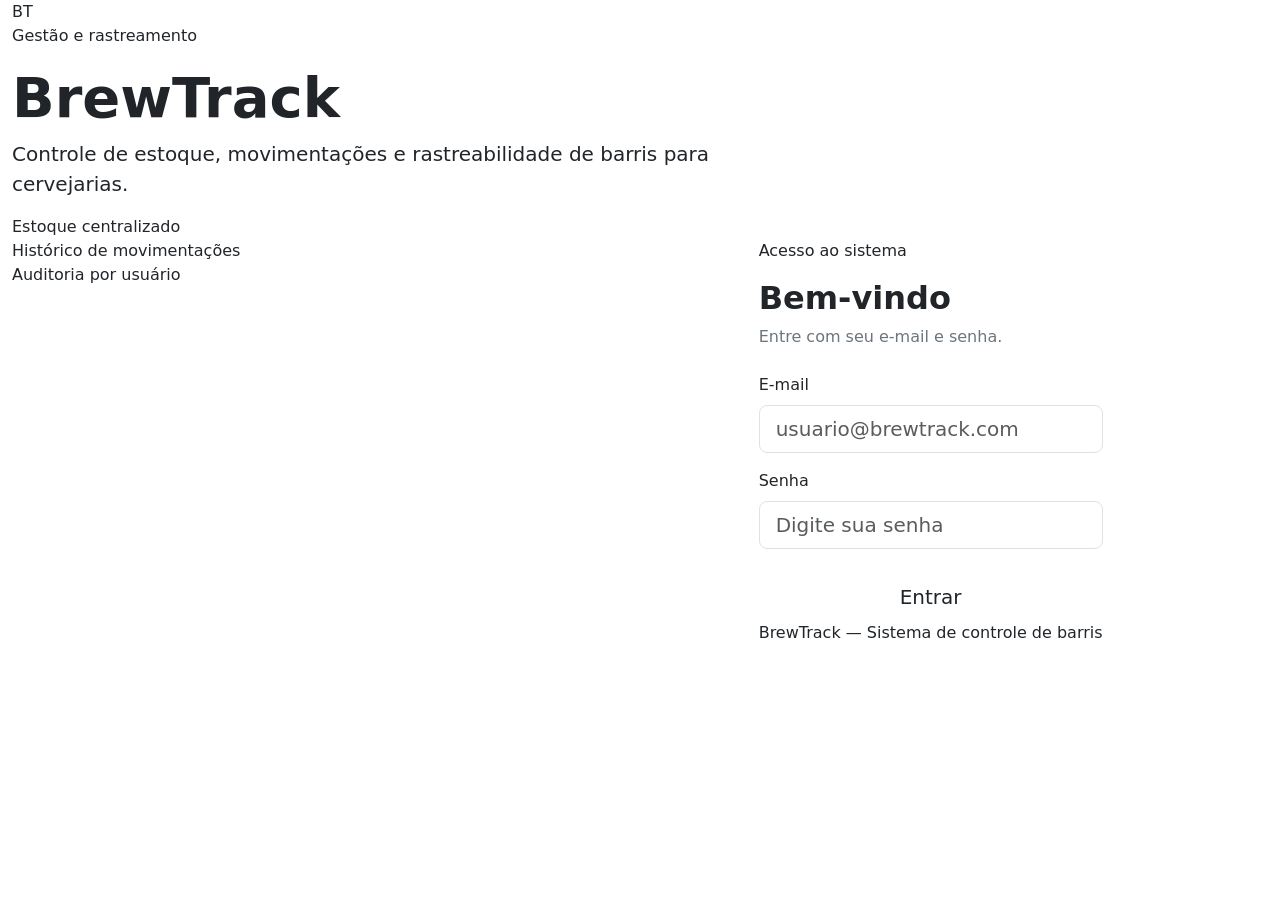
==== frontend/index.html @ 2a9e452a "Env 8 - Desenvolvimento inicial frontend - Integração UVICORN E CORS" ====
<!doctype html>
<html lang="pt-BR">
<head>
    <meta charset="utf-8">

    <meta
        name="viewport"
        content="width=device-width, initial-scale=1"
    >

    <meta
        name="description"
        content="Acesso ao sistema BrewTrack."
    >

    <title>BrewTrack | Login</title>

    <link
        href="https://cdn.jsdelivr.net/npm/bootstrap@5.3.8/dist/css/bootstrap.min.css"
        rel="stylesheet"
        integrity="sha384-sRIl4kxILFvY47J16cr9ZwB07vP4J8+LH7qKQnuqkuIAvNWLzeN8tE5YBujZqJLB"
        crossorigin="anonymous"
    >

    <link
        rel="stylesheet"
        href="assets/css/styles.css"
    >
</head>

<body class="login-body">
    <main class="container-fluid min-vh-100">
        <div class="row min-vh-100">
            <section
                class="col-lg-7 d-none d-lg-flex login-brand-panel"
            >
                <div class="login-brand-content">
                    <div class="brand-symbol">
                        BT
                    </div>

                    <p class="login-eyebrow">
                        Gestão e rastreamento
                    </p>

                    <h1 class="display-4 fw-bold">
                        BrewTrack
                    </h1>

                    <p class="lead login-brand-description">
                        Controle de estoque, movimentações
                        e rastreabilidade de barris para
                        cervejarias.
                    </p>

                    <div class="login-feature-list">
                        <div class="login-feature">
                            <span class="feature-marker"></span>
                            Estoque centralizado
                        </div>

                        <div class="login-feature">
                            <span class="feature-marker"></span>
                            Histórico de movimentações
                        </div>

                        <div class="login-feature">
                            <span class="feature-marker"></span>
                            Auditoria por usuário
                        </div>
                    </div>
                </div>
            </section>

            <section
                class="col-12 col-lg-5 d-flex align-items-center"
            >
                <div class="login-form-wrapper">
                    <div class="d-lg-none mb-4">
                        <div class="brand-symbol brand-symbol-small">
                            BT
                        </div>
                    </div>

                    <p class="login-eyebrow">
                        Acesso ao sistema
                    </p>

                    <h2 class="fw-bold mb-2">
                        Bem-vindo
                    </h2>

                    <p class="text-secondary mb-4">
                        Entre com seu e-mail e senha.
                    </p>

                    <div
                        id="alerta-login"
                        class="alert alert-danger"
                        role="alert"
                        hidden
                    ></div>

                    <form id="form-login" novalidate>
                        <div class="mb-3">
                            <label
                                for="email"
                                class="form-label"
                            >
                                E-mail
                            </label>

                            <input
                                type="email"
                                id="email"
                                class="form-control form-control-lg"
                                placeholder="usuario@brewtrack.com"
                                autocomplete="email"
                                required
                            >
                        </div>

                        <div class="mb-4">
                            <label
                                for="senha"
                                class="form-label"
                            >
                                Senha
                            </label>

                            <input
                                type="password"
                                id="senha"
                                class="form-control form-control-lg"
                                placeholder="Digite sua senha"
                                autocomplete="current-password"
                                required
                            >
                        </div>

                        <button
                            type="submit"
                            id="botao-entrar"
                            class="btn btn-brewtrack btn-lg w-100"
                        >
                            Entrar
                        </button>
                    </form>

                    <p class="login-footer-text">
                        BrewTrack — Sistema de controle
                        de barris
                    </p>
                </div>
            </section>
        </div>
    </main>

    <script
        src="https://cdn.jsdelivr.net/npm/bootstrap@5.3.8/dist/js/bootstrap.bundle.min.js"
        integrity="sha384-FKyoEForCGlyvwx9Hj09JcYn3nv7wiPVlz7YYwJrWVcXK/BmnVDxM+D2scQbITxI"
        crossorigin="anonymous"
    ></script>

    <script
        type="module"
        src="assets/js/login.js"
    ></script>
</body>
</html>
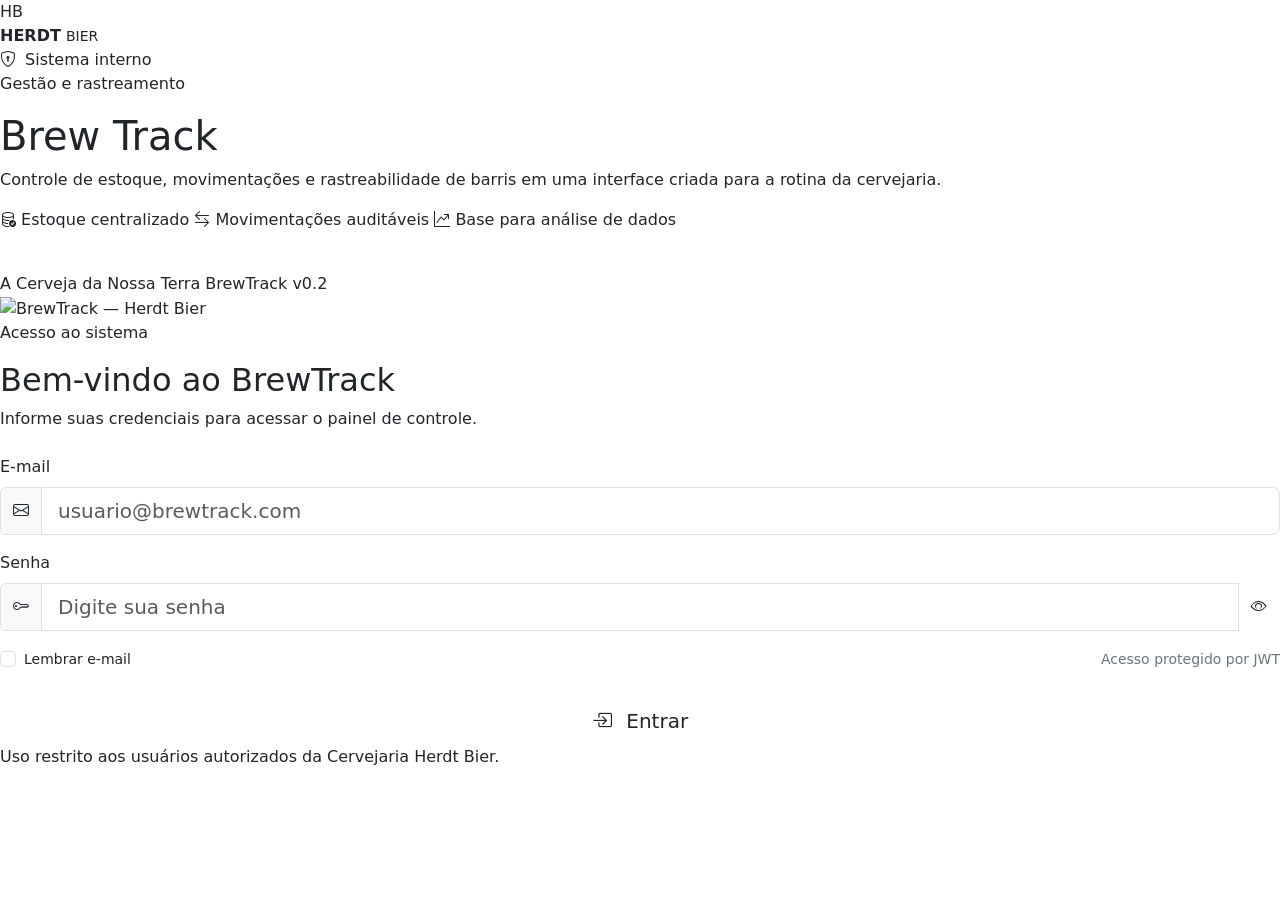
==== commit 6e262ef5: "arquivos html" ====
--- a/frontend/index.html
+++ b/frontend/index.html
@@ -2,17 +2,8 @@
 <html lang="pt-BR">
 <head>
     <meta charset="utf-8">
-
-    <meta
-        name="viewport"
-        content="width=device-width, initial-scale=1"
-    >
-
-    <meta
-        name="description"
-        content="Acesso ao sistema BrewTrack."
-    >
-
+    <meta name="viewport" content="width=device-width, initial-scale=1">
+    <meta name="description" content="Acesso ao sistema BrewTrack para gestão e rastreamento de barris da Herdt Bier.">
     <title>BrewTrack | Login</title>
 
     <link
@@ -21,121 +12,154 @@
         integrity="sha384-sRIl4kxILFvY47J16cr9ZwB07vP4J8+LH7qKQnuqkuIAvNWLzeN8tE5YBujZqJLB"
         crossorigin="anonymous"
     >
-
     <link
+        href="https://cdn.jsdelivr.net/npm/bootstrap-icons@1.11.3/font/bootstrap-icons.min.css"
         rel="stylesheet"
-        href="assets/css/styles.css"
     >
+    <link rel="stylesheet" href="assets/css/styles.css">
 </head>
 
 <body class="login-body">
-    <main class="container-fluid min-vh-100">
-        <div class="row min-vh-100">
-            <section
-                class="col-lg-7 d-none d-lg-flex login-brand-panel"
-            >
-                <div class="login-brand-content">
-                    <div class="brand-symbol">
-                        BT
-                    </div>
-
-                    <p class="login-eyebrow">
-                        Gestão e rastreamento
-                    </p>
-
-                    <h1 class="display-4 fw-bold">
-                        BrewTrack
-                    </h1>
-
-                    <p class="lead login-brand-description">
-                        Controle de estoque, movimentações
-                        e rastreabilidade de barris para
-                        cervejarias.
-                    </p>
-
-                    <div class="login-feature-list">
-                        <div class="login-feature">
-                            <span class="feature-marker"></span>
-                            Estoque centralizado
-                        </div>
-
-                        <div class="login-feature">
-                            <span class="feature-marker"></span>
-                            Histórico de movimentações
-                        </div>
-
-                        <div class="login-feature">
-                            <span class="feature-marker"></span>
-                            Auditoria por usuário
-                        </div>
-                    </div>
-                </div>
-            </section>
-
-            <section
-                class="col-12 col-lg-5 d-flex align-items-center"
-            >
-                <div class="login-form-wrapper">
-                    <div class="d-lg-none mb-4">
-                        <div class="brand-symbol brand-symbol-small">
-                            BT
+    <main class="login-shell">
+        <section class="login-brand-panel" aria-label="Apresentação do BrewTrack">
+            <div class="login-brand-inner">
+                <div class="login-brand-top">
+                    <div class="login-brand-name">
+                        <div class="login-brand-crest" aria-hidden="true">HB</div>
+                        <div class="login-brand-wordmark">
+                            <strong>HERDT</strong>
+                            <small>BIER</small>
                         </div>
                     </div>
 
-                    <p class="login-eyebrow">
-                        Acesso ao sistema
+                    <span class="login-system-pill">
+                        <i class="bi bi-shield-lock me-1"></i>
+                        Sistema interno
+                    </span>
+                </div>
+
+                <div class="login-brand-content">
+                    <p class="login-eyebrow text-gold">Gestão e rastreamento</p>
+                    <h1 class="login-title">
+                        Brew
+                        <span>Track</span>
+                    </h1>
+
+                    <p class="login-brand-description">
+                        Controle de estoque, movimentações e rastreabilidade de barris
+                        em uma interface criada para a rotina da cervejaria.
                     </p>
 
-                    <h2 class="fw-bold mb-2">
-                        Bem-vindo
-                    </h2>
+                    <div class="login-feature-list" aria-label="Principais recursos">
+                        <span class="login-feature">
+                            <i class="bi bi-database-check"></i>
+                            Estoque centralizado
+                        </span>
+                        <span class="login-feature">
+                            <i class="bi bi-arrow-left-right"></i>
+                            Movimentações auditáveis
+                        </span>
+                        <span class="login-feature">
+                            <i class="bi bi-graph-up-arrow"></i>
+                            Base para análise de dados
+                        </span>
+                    </div>
+                </div>
 
-                    <p class="text-secondary mb-4">
-                        Entre com seu e-mail e senha.
+                <figure class="login-keg-visual" aria-hidden="true">
+                    <img src="assets/img/barris-herdt.jpg" alt="">
+                </figure>
+
+                <div class="login-brand-bottom">
+                    <span>A Cerveja da Nossa Terra</span>
+                    <span>BrewTrack v0.2</span>
+                </div>
+            </div>
+        </section>
+
+        <section class="login-form-panel">
+            <div class="login-form-wrapper">
+                <div class="login-mobile-brand">
+                    <img
+                        src="assets/img/brewtrack-logo.svg"
+                        alt="BrewTrack — Herdt Bier"
+                        width="245"
+                        height="66"
+                    >
+                </div>
+
+                <div class="login-form-card">
+                    <p class="login-eyebrow">Acesso ao sistema</p>
+                    <h2>Bem-vindo ao BrewTrack</h2>
+                    <p class="login-form-note mb-4">
+                        Informe suas credenciais para acessar o painel de controle.
                     </p>
 
                     <div
                         id="alerta-login"
                         class="alert alert-danger"
                         role="alert"
+                        aria-live="polite"
                         hidden
                     ></div>
 
                     <form id="form-login" novalidate>
                         <div class="mb-3">
-                            <label
-                                for="email"
-                                class="form-label"
-                            >
-                                E-mail
-                            </label>
-
-                            <input
-                                type="email"
-                                id="email"
-                                class="form-control form-control-lg"
-                                placeholder="usuario@brewtrack.com"
-                                autocomplete="email"
-                                required
-                            >
+                            <label for="email" class="form-label">E-mail</label>
+                            <div class="input-group">
+                                <span class="input-group-text">
+                                    <i class="bi bi-envelope"></i>
+                                </span>
+                                <input
+                                    type="email"
+                                    id="email"
+                                    class="form-control form-control-lg"
+                                    placeholder="usuario@brewtrack.com"
+                                    autocomplete="email"
+                                    maxlength="180"
+                                    required
+                                >
+                            </div>
                         </div>
 
-                        <div class="mb-4">
-                            <label
-                                for="senha"
-                                class="form-label"
-                            >
-                                Senha
-                            </label>
+                        <div class="mb-3">
+                            <label for="senha" class="form-label">Senha</label>
+                            <div class="input-group">
+                                <span class="input-group-text">
+                                    <i class="bi bi-key"></i>
+                                </span>
+                                <input
+                                    type="password"
+                                    id="senha"
+                                    class="form-control form-control-lg"
+                                    placeholder="Digite sua senha"
+                                    autocomplete="current-password"
+                                    minlength="8"
+                                    maxlength="128"
+                                    required
+                                >
+                                <button
+                                    type="button"
+                                    id="botao-mostrar-senha"
+                                    class="btn password-toggle"
+                                    aria-label="Mostrar senha"
+                                    aria-pressed="false"
+                                >
+                                    <i class="bi bi-eye"></i>
+                                </button>
+                            </div>
+                        </div>
 
-                            <input
-                                type="password"
-                                id="senha"
-                                class="form-control form-control-lg"
-                                placeholder="Digite sua senha"
-                                autocomplete="current-password"
-                                required
-                            >
+                        <div class="d-flex justify-content-between align-items-center gap-3 mb-4">
+                            <div class="form-check">
+                                <input class="form-check-input" type="checkbox" id="lembrar-email">
+                                <label class="form-check-label small" for="lembrar-email">
+                                    Lembrar e-mail
+                                </label>
+                            </div>
+                            <span class="small text-secondary">
+                                Acesso protegido por JWT
+                            </span>
                         </div>
 
                         <button
@@ -143,17 +167,17 @@
                             id="botao-entrar"
                             class="btn btn-brewtrack btn-lg w-100"
                         >
+                            <i class="bi bi-box-arrow-in-right me-2"></i>
                             Entrar
                         </button>
                     </form>
 
                     <p class="login-footer-text">
-                        BrewTrack — Sistema de controle
-                        de barris
+                        Uso restrito aos usuários autorizados da Cervejaria Herdt Bier.
                     </p>
                 </div>
-            </section>
-        </div>
+            </div>
+        </section>
     </main>
 
     <script
@@ -161,10 +185,6 @@
         integrity="sha384-FKyoEForCGlyvwx9Hj09JcYn3nv7wiPVlz7YYwJrWVcXK/BmnVDxM+D2scQbITxI"
         crossorigin="anonymous"
     ></script>
-
-    <script
-        type="module"
-        src="assets/js/login.js"
-    ></script>
+    <script type="module" src="assets/js/login.js"></script>
 </body>
 </html>
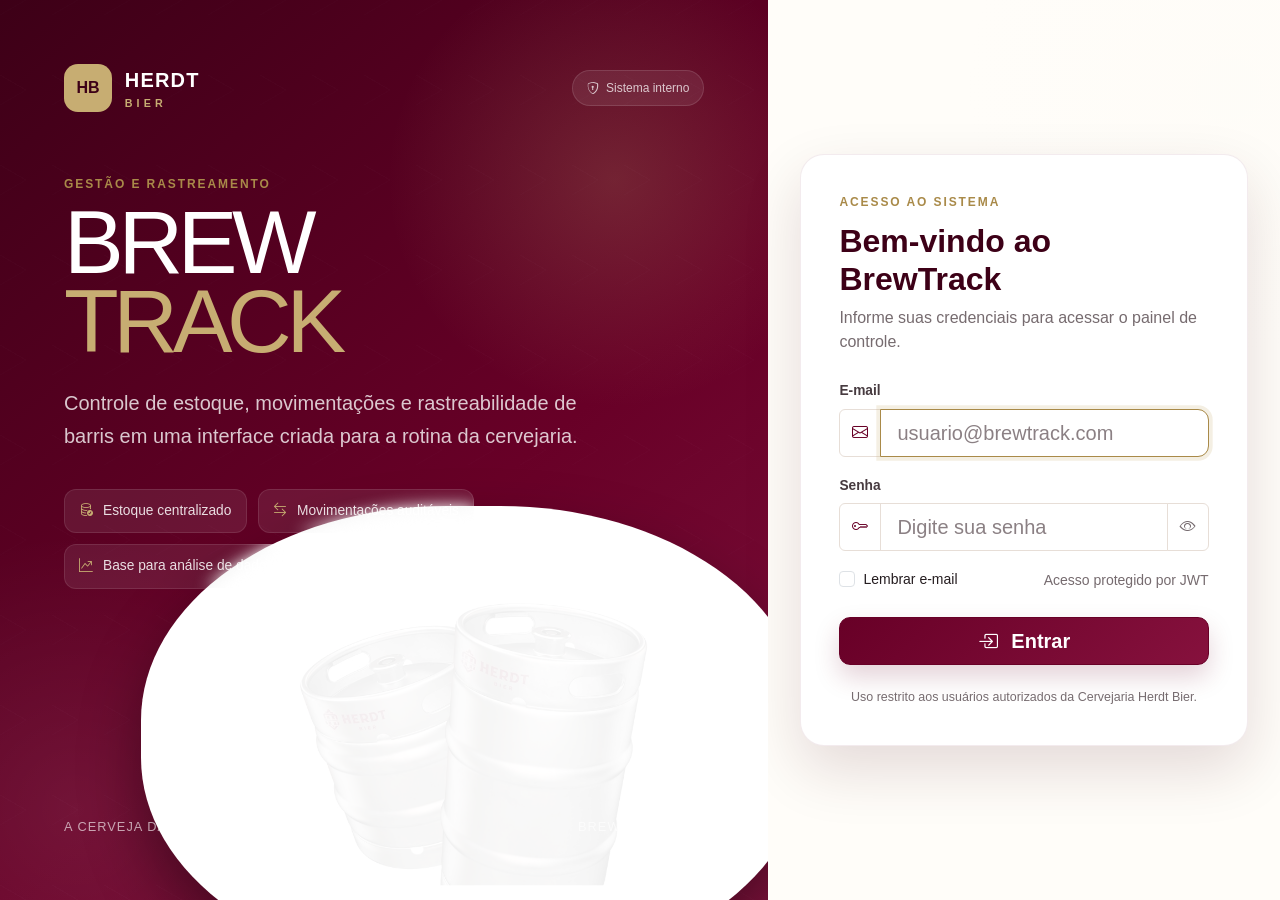
==== commit 96ebec8e: "correção frontend 1" ====
--- a/frontend/index.html
+++ b/frontend/index.html
@@ -9,14 +9,12 @@
     <link
         href="https://cdn.jsdelivr.net/npm/bootstrap@5.3.8/dist/css/bootstrap.min.css"
         rel="stylesheet"
-        integrity="sha384-sRIl4kxILFvY47J16cr9ZwB07vP4J8+LH7qKQnuqkuIAvNWLzeN8tE5YBujZqJLB"
-        crossorigin="anonymous"
     >
     <link
         href="https://cdn.jsdelivr.net/npm/bootstrap-icons@1.11.3/font/bootstrap-icons.min.css"
         rel="stylesheet"
     >
-    <link rel="stylesheet" href="assets/css/styles.css">
+    <link rel="stylesheet" href="assets/css/style.css?v=0.2.1">
 </head>
 
 <body class="login-body">
@@ -182,8 +180,6 @@
 
     <script
         src="https://cdn.jsdelivr.net/npm/bootstrap@5.3.8/dist/js/bootstrap.bundle.min.js"
-        integrity="sha384-FKyoEForCGlyvwx9Hj09JcYn3nv7wiPVlz7YYwJrWVcXK/BmnVDxM+D2scQbITxI"
-        crossorigin="anonymous"
     ></script>
     <script type="module" src="assets/js/login.js"></script>
 </body>
--- a/frontend/assets/css/style.css
+++ b/frontend/assets/css/style.css
@@ -0,0 +1,1224 @@
+:root {
+    --brewtrack-burgundy: #680027;
+    --brewtrack-burgundy-dark: #3d0017;
+    --brewtrack-burgundy-soft: #86113d;
+    --brewtrack-gold: #c7ad72;
+    --brewtrack-gold-dark: #a98a49;
+    --brewtrack-cream: #f6f1e8;
+    --brewtrack-paper: #fffdf9;
+    --brewtrack-surface: #ffffff;
+    --brewtrack-sidebar: #2b0714;
+    --brewtrack-text: #251d20;
+    --brewtrack-muted: #766b6f;
+    --brewtrack-border: #e7ded7;
+    --brewtrack-success: #227a4d;
+    --brewtrack-warning: #b46b16;
+    --brewtrack-danger: #b12d42;
+    --brewtrack-info: #41687a;
+    --sidebar-width: 272px;
+    --header-height: 76px;
+    --shadow-sm: 0 10px 30px rgba(61, 0, 23, 0.08);
+    --shadow-md: 0 24px 60px rgba(61, 0, 23, 0.14);
+}
+
+* {
+    box-sizing: border-box;
+}
+
+html {
+    scroll-behavior: smooth;
+}
+
+body {
+    min-width: 320px;
+    margin: 0;
+    color: var(--brewtrack-text);
+    background: var(--brewtrack-cream);
+    font-family: Inter, "Segoe UI", Roboto, Arial, sans-serif;
+}
+
+button,
+input,
+select,
+textarea {
+    font: inherit;
+}
+
+img {
+    max-width: 100%;
+}
+
+[hidden] {
+    display: none !important;
+}
+
+.text-burgundy {
+    color: var(--brewtrack-burgundy) !important;
+}
+
+.text-gold {
+    color: var(--brewtrack-gold-dark) !important;
+}
+
+.bg-burgundy {
+    background-color: var(--brewtrack-burgundy) !important;
+}
+
+.section-kicker,
+.login-eyebrow {
+    margin: 0 0 0.65rem;
+    color: var(--brewtrack-gold-dark);
+    font-size: 0.75rem;
+    font-weight: 800;
+    letter-spacing: 0.16em;
+    text-transform: uppercase;
+}
+
+.brand-lockup {
+    display: inline-flex;
+    align-items: center;
+    gap: 0.8rem;
+    color: inherit;
+    text-decoration: none;
+}
+
+.brand-lockup img {
+    width: 210px;
+    height: auto;
+}
+
+.brand-lockup-light img {
+    filter: brightness(0) invert(1);
+}
+
+.brand-mini {
+    display: flex;
+    align-items: center;
+    gap: 0.75rem;
+}
+
+.brand-mini-mark {
+    display: grid;
+    width: 46px;
+    height: 46px;
+    color: var(--brewtrack-burgundy-dark);
+    background: linear-gradient(145deg, #dcc68f, var(--brewtrack-gold));
+    border: 1px solid rgba(255, 255, 255, 0.35);
+    border-radius: 14px;
+    font-weight: 900;
+    place-items: center;
+    box-shadow: 0 12px 26px rgba(0, 0, 0, 0.25);
+}
+
+.brand-mini-title {
+    color: #ffffff;
+    font-size: 1.05rem;
+    font-weight: 900;
+    letter-spacing: 0.02em;
+}
+
+.brand-mini-subtitle {
+    color: rgba(255, 255, 255, 0.54);
+    font-size: 0.73rem;
+    letter-spacing: 0.08em;
+    text-transform: uppercase;
+}
+
+/* Login */
+
+.login-body {
+    min-height: 100vh;
+    overflow-x: hidden;
+    background: var(--brewtrack-paper);
+}
+
+.login-shell {
+    display: grid;
+    min-height: 100vh;
+    grid-template-columns: minmax(0, 1.2fr) minmax(390px, 0.8fr);
+}
+
+.login-brand-panel {
+    position: relative;
+    display: flex;
+    min-height: 100vh;
+    overflow: hidden;
+    color: #ffffff;
+    background:
+        radial-gradient(circle at 80% 20%, rgba(199, 173, 114, 0.2), transparent 24%),
+        radial-gradient(circle at 10% 90%, rgba(255, 255, 255, 0.08), transparent 26%),
+        linear-gradient(140deg, var(--brewtrack-burgundy-dark), var(--brewtrack-burgundy) 58%, #7e123c);
+}
+
+.login-brand-panel::before {
+    position: absolute;
+    inset: 0;
+    content: "";
+    opacity: 0.16;
+    background-image:
+        linear-gradient(30deg, transparent 12%, rgba(255, 255, 255, 0.09) 12%, rgba(255, 255, 255, 0.09) 13%, transparent 13%),
+        linear-gradient(150deg, transparent 12%, rgba(255, 255, 255, 0.06) 12%, rgba(255, 255, 255, 0.06) 13%, transparent 13%);
+    background-size: 52px 90px;
+}
+
+.login-brand-inner {
+    position: relative;
+    z-index: 1;
+    display: flex;
+    width: 100%;
+    flex-direction: column;
+    padding: clamp(2rem, 5vw, 5rem);
+}
+
+.login-brand-top,
+.login-brand-bottom {
+    display: flex;
+    align-items: center;
+    justify-content: space-between;
+    gap: 1rem;
+}
+
+.login-brand-name {
+    display: flex;
+    align-items: center;
+    gap: 0.8rem;
+}
+
+.login-brand-crest {
+    display: grid;
+    width: 48px;
+    height: 48px;
+    color: var(--brewtrack-burgundy-dark);
+    background: var(--brewtrack-gold);
+    border-radius: 14px;
+    font-weight: 900;
+    place-items: center;
+}
+
+.login-brand-wordmark strong {
+    display: block;
+    font-family: "Arial Black", Impact, sans-serif;
+    font-size: 1.25rem;
+    letter-spacing: 0.06em;
+}
+
+.login-brand-wordmark small {
+    display: block;
+    margin-top: -0.05rem;
+    color: var(--brewtrack-gold);
+    font-size: 0.67rem;
+    font-weight: 800;
+    letter-spacing: 0.38em;
+}
+
+.login-system-pill {
+    padding: 0.5rem 0.85rem;
+    color: rgba(255, 255, 255, 0.75);
+    background: rgba(255, 255, 255, 0.08);
+    border: 1px solid rgba(255, 255, 255, 0.12);
+    border-radius: 999px;
+    font-size: 0.75rem;
+}
+
+.login-brand-content {
+    position: relative;
+    z-index: 2;
+    width: min(100%, 640px);
+    padding: clamp(3rem, 7vh, 6rem) 0 4rem;
+}
+
+.login-title {
+    max-width: 650px;
+    margin: 0;
+    font-family: "Arial Black", Impact, sans-serif;
+    font-size: clamp(3.2rem, 7vw, 6.8rem);
+    line-height: 0.88;
+    letter-spacing: -0.06em;
+    text-transform: uppercase;
+}
+
+.login-title span {
+    display: block;
+    color: var(--brewtrack-gold);
+}
+
+.login-brand-description {
+    max-width: 560px;
+    margin: 1.6rem 0 0;
+    color: rgba(255, 255, 255, 0.78);
+    font-size: clamp(1rem, 1.8vw, 1.25rem);
+    line-height: 1.65;
+}
+
+.login-feature-list {
+    display: flex;
+    flex-wrap: wrap;
+    gap: 0.7rem;
+    margin-top: 2.25rem;
+}
+
+.login-feature {
+    display: inline-flex;
+    align-items: center;
+    gap: 0.6rem;
+    padding: 0.68rem 0.9rem;
+    color: rgba(255, 255, 255, 0.86);
+    background: rgba(255, 255, 255, 0.08);
+    border: 1px solid rgba(255, 255, 255, 0.1);
+    border-radius: 12px;
+    font-size: 0.86rem;
+    backdrop-filter: blur(8px);
+}
+
+.login-feature i {
+    color: var(--brewtrack-gold);
+}
+
+.login-keg-visual {
+    position: absolute;
+    right: -5%;
+    bottom: -8%;
+    width: min(52vw, 720px);
+    margin: 0;
+    pointer-events: none;
+}
+
+.login-keg-visual::before {
+    position: absolute;
+    inset: 16% 12% 8%;
+    z-index: -1;
+    content: "";
+    background: rgba(255, 255, 255, 0.93);
+    border-radius: 50%;
+    filter: blur(1px);
+    box-shadow: 0 28px 80px rgba(0, 0, 0, 0.28);
+}
+
+.login-keg-visual img {
+    display: block;
+    width: 100%;
+    border-radius: 46%;
+    mix-blend-mode: screen;
+    filter: drop-shadow(0 28px 30px rgba(0, 0, 0, 0.35));
+}
+
+.login-brand-bottom {
+    position: relative;
+    z-index: 2;
+    margin-top: auto;
+    color: rgba(255, 255, 255, 0.62);
+    font-size: 0.8rem;
+    letter-spacing: 0.08em;
+    text-transform: uppercase;
+}
+
+.login-form-panel {
+    position: relative;
+    display: flex;
+    min-height: 100vh;
+    align-items: center;
+    justify-content: center;
+    padding: 2rem;
+    background:
+        linear-gradient(rgba(255, 253, 249, 0.96), rgba(255, 253, 249, 0.96)),
+        radial-gradient(circle at 90% 10%, rgba(199, 173, 114, 0.26), transparent 28%);
+}
+
+.login-form-wrapper {
+    width: min(100%, 470px);
+}
+
+.login-mobile-brand {
+    display: none;
+    margin-bottom: 2rem;
+}
+
+.login-form-card {
+    padding: clamp(1.5rem, 4vw, 2.4rem);
+    background: rgba(255, 255, 255, 0.9);
+    border: 1px solid rgba(104, 0, 39, 0.08);
+    border-radius: 24px;
+    box-shadow: var(--shadow-md);
+}
+
+.login-form-card h2 {
+    margin-bottom: 0.45rem;
+    color: var(--brewtrack-burgundy-dark);
+    font-weight: 800;
+}
+
+.login-form-note {
+    color: var(--brewtrack-muted);
+}
+
+.form-label {
+    margin-bottom: 0.45rem;
+    color: #473b40;
+    font-size: 0.86rem;
+    font-weight: 700;
+}
+
+.form-control,
+.form-select {
+    min-height: 46px;
+    color: var(--brewtrack-text);
+    background-color: #ffffff;
+    border-color: var(--brewtrack-border);
+    border-radius: 11px;
+}
+
+.form-control:focus,
+.form-select:focus {
+    border-color: var(--brewtrack-gold-dark);
+    box-shadow: 0 0 0 0.23rem rgba(199, 173, 114, 0.2);
+}
+
+.input-group-text {
+    color: var(--brewtrack-burgundy);
+    background: #ffffff;
+    border-color: var(--brewtrack-border);
+}
+
+.password-toggle {
+    color: var(--brewtrack-muted);
+    background: #ffffff;
+    border-color: var(--brewtrack-border);
+}
+
+.password-toggle:hover {
+    color: var(--brewtrack-burgundy);
+    background: var(--brewtrack-cream);
+}
+
+.btn-brewtrack {
+    color: #ffffff;
+    background: linear-gradient(135deg, var(--brewtrack-burgundy), var(--brewtrack-burgundy-soft));
+    border-color: var(--brewtrack-burgundy);
+    border-radius: 11px;
+    font-weight: 800;
+    box-shadow: 0 12px 26px rgba(104, 0, 39, 0.18);
+}
+
+.btn-brewtrack:hover,
+.btn-brewtrack:focus {
+    color: #ffffff;
+    background: linear-gradient(135deg, var(--brewtrack-burgundy-dark), var(--brewtrack-burgundy));
+    border-color: var(--brewtrack-burgundy-dark);
+    transform: translateY(-1px);
+}
+
+.btn-outline-brewtrack {
+    color: var(--brewtrack-burgundy);
+    border-color: rgba(104, 0, 39, 0.35);
+    border-radius: 10px;
+    font-weight: 700;
+}
+
+.btn-outline-brewtrack:hover {
+    color: #ffffff;
+    background: var(--brewtrack-burgundy);
+    border-color: var(--brewtrack-burgundy);
+}
+
+.login-footer-text {
+    margin: 1.4rem 0 0;
+    color: var(--brewtrack-muted);
+    font-size: 0.78rem;
+    text-align: center;
+}
+
+/* App shell */
+
+.app-body {
+    min-height: 100vh;
+    background: #f7f3ed;
+}
+
+.app-shell {
+    min-height: 100vh;
+}
+
+.app-sidebar {
+    position: fixed;
+    inset: 0 auto 0 0;
+    z-index: 1040;
+    display: flex;
+    width: var(--sidebar-width);
+    flex-direction: column;
+    color: #ffffff;
+    background:
+        linear-gradient(180deg, rgba(104, 0, 39, 0.18), transparent 28%),
+        var(--brewtrack-sidebar);
+    border-right: 1px solid rgba(255, 255, 255, 0.06);
+    transition: transform 0.25s ease;
+}
+
+.app-brand {
+    display: flex;
+    min-height: var(--header-height);
+    align-items: center;
+    justify-content: space-between;
+    gap: 0.8rem;
+    padding: 1rem 1.25rem;
+    border-bottom: 1px solid rgba(255, 255, 255, 0.08);
+}
+
+.sidebar-close {
+    display: none;
+    color: rgba(255, 255, 255, 0.72);
+    background: transparent;
+    border: 0;
+    font-size: 1.3rem;
+}
+
+.app-nav {
+    flex: 1;
+    padding: 1rem 0.8rem 1.5rem;
+    overflow-y: auto;
+}
+
+.app-nav-label {
+    padding: 0.75rem 0.9rem 0.45rem;
+    color: rgba(255, 255, 255, 0.34);
+    font-size: 0.67rem;
+    font-weight: 800;
+    letter-spacing: 0.14em;
+    text-transform: uppercase;
+}
+
+.app-nav-link {
+    position: relative;
+    display: flex;
+    align-items: center;
+    gap: 0.8rem;
+    padding: 0.78rem 0.9rem;
+    margin-bottom: 0.25rem;
+    color: rgba(255, 255, 255, 0.68);
+    text-decoration: none;
+    border-radius: 11px;
+    transition: 0.18s ease;
+}
+
+.app-nav-link i {
+    width: 1.35rem;
+    color: var(--brewtrack-gold);
+    font-size: 1rem;
+    text-align: center;
+}
+
+.app-nav-link:hover,
+.app-nav-link.active {
+    color: #ffffff;
+    background: rgba(255, 255, 255, 0.09);
+    transform: translateX(2px);
+}
+
+.app-nav-link.active::before {
+    position: absolute;
+    top: 22%;
+    bottom: 22%;
+    left: -0.8rem;
+    width: 4px;
+    content: "";
+    background: var(--brewtrack-gold);
+    border-radius: 0 4px 4px 0;
+}
+
+.sidebar-footer {
+    padding: 1rem 1.25rem 1.3rem;
+    color: rgba(255, 255, 255, 0.44);
+    border-top: 1px solid rgba(255, 255, 255, 0.08);
+    font-size: 0.72rem;
+}
+
+.app-content {
+    min-height: 100vh;
+    margin-left: var(--sidebar-width);
+}
+
+.app-header {
+    position: sticky;
+    top: 0;
+    z-index: 1020;
+    display: flex;
+    min-height: var(--header-height);
+    align-items: center;
+    justify-content: space-between;
+    gap: 1rem;
+    padding: 0.85rem 1.6rem;
+    background: rgba(255, 255, 255, 0.94);
+    border-bottom: 1px solid var(--brewtrack-border);
+    backdrop-filter: blur(12px);
+}
+
+.header-left,
+.header-right {
+    display: flex;
+    align-items: center;
+    gap: 0.85rem;
+}
+
+.sidebar-toggle {
+    display: none;
+    width: 42px;
+    height: 42px;
+    color: var(--brewtrack-burgundy);
+    background: var(--brewtrack-cream);
+    border: 1px solid var(--brewtrack-border);
+    border-radius: 11px;
+}
+
+.app-page-title {
+    margin: 0;
+    color: var(--brewtrack-burgundy-dark);
+    font-size: 1.08rem;
+    font-weight: 850;
+}
+
+.app-page-subtitle {
+    margin: 0.15rem 0 0;
+    color: var(--brewtrack-muted);
+    font-size: 0.78rem;
+}
+
+.user-menu {
+    display: flex;
+    align-items: center;
+    gap: 0.75rem;
+}
+
+.user-avatar {
+    display: grid;
+    width: 42px;
+    height: 42px;
+    color: #ffffff;
+    background: linear-gradient(145deg, var(--brewtrack-burgundy), var(--brewtrack-burgundy-soft));
+    border-radius: 12px;
+    font-weight: 900;
+    place-items: center;
+}
+
+.user-name {
+    color: var(--brewtrack-text);
+    font-size: 0.88rem;
+    font-weight: 800;
+}
+
+.user-badge {
+    display: inline-flex;
+    align-items: center;
+    padding: 0.2rem 0.55rem;
+    color: var(--brewtrack-burgundy);
+    background: rgba(199, 173, 114, 0.24);
+    border-radius: 999px;
+    font-size: 0.64rem;
+    font-weight: 850;
+    letter-spacing: 0.05em;
+    text-transform: uppercase;
+}
+
+.content-wrapper {
+    min-height: calc(100vh - var(--header-height) - 88px);
+    padding: 1.5rem;
+}
+
+.page-heading {
+    display: flex;
+    align-items: flex-end;
+    justify-content: space-between;
+    gap: 1rem;
+    margin-bottom: 1.25rem;
+}
+
+.page-heading h1,
+.page-heading h2 {
+    margin-bottom: 0.3rem;
+    color: var(--brewtrack-burgundy-dark);
+    font-weight: 850;
+}
+
+.page-heading p {
+    margin: 0;
+    color: var(--brewtrack-muted);
+}
+
+.hero-panel {
+    position: relative;
+    min-height: 230px;
+    overflow: hidden;
+    padding: clamp(1.4rem, 3vw, 2.4rem);
+    color: #ffffff;
+    background:
+        radial-gradient(circle at 78% 15%, rgba(199, 173, 114, 0.3), transparent 24%),
+        linear-gradient(125deg, var(--brewtrack-burgundy-dark), var(--brewtrack-burgundy) 70%, #81113b);
+    border-radius: 22px;
+    box-shadow: var(--shadow-md);
+}
+
+.hero-panel::before {
+    position: absolute;
+    inset: 0;
+    content: "";
+    opacity: 0.12;
+    background-image: linear-gradient(135deg, transparent 45%, #ffffff 46%, transparent 47%);
+    background-size: 34px 34px;
+}
+
+.hero-content {
+    position: relative;
+    z-index: 2;
+    max-width: 660px;
+}
+
+.hero-panel h2 {
+    max-width: 620px;
+    margin-bottom: 0.85rem;
+    font-family: "Arial Black", Impact, sans-serif;
+    font-size: clamp(1.8rem, 3.5vw, 3.2rem);
+    line-height: 1;
+    text-transform: uppercase;
+}
+
+.hero-panel p {
+    max-width: 560px;
+    margin-bottom: 1.35rem;
+    color: rgba(255, 255, 255, 0.74);
+}
+
+.hero-actions {
+    display: flex;
+    flex-wrap: wrap;
+    gap: 0.65rem;
+}
+
+.hero-actions .btn-light {
+    color: var(--brewtrack-burgundy);
+    font-weight: 800;
+}
+
+.hero-actions .btn-outline-light {
+    border-color: rgba(255, 255, 255, 0.35);
+    font-weight: 750;
+}
+
+.hero-kegs {
+    position: absolute;
+    right: -2%;
+    bottom: -32%;
+    width: min(37%, 430px);
+    opacity: 0.86;
+    mix-blend-mode: screen;
+    filter: drop-shadow(0 20px 22px rgba(0, 0, 0, 0.34));
+}
+
+.surface-card,
+.metric-card {
+    height: 100%;
+    background: var(--brewtrack-surface);
+    border: 1px solid rgba(104, 0, 39, 0.06);
+    border-radius: 17px;
+    box-shadow: var(--shadow-sm);
+}
+
+.surface-card .card-header {
+    display: flex;
+    align-items: center;
+    justify-content: space-between;
+    gap: 1rem;
+    padding: 1rem 1.15rem;
+    background: transparent;
+    border-bottom: 1px solid var(--brewtrack-border);
+}
+
+.surface-card .card-header h2,
+.surface-card .card-header h3 {
+    margin: 0;
+    color: var(--brewtrack-burgundy-dark);
+    font-size: 1rem;
+    font-weight: 850;
+}
+
+.metric-card {
+    position: relative;
+    overflow: hidden;
+    padding: 1.15rem;
+}
+
+.metric-card::after {
+    position: absolute;
+    right: -20px;
+    bottom: -28px;
+    width: 88px;
+    height: 88px;
+    content: "";
+    background: rgba(199, 173, 114, 0.1);
+    border-radius: 50%;
+}
+
+.metric-top {
+    display: flex;
+    align-items: flex-start;
+    justify-content: space-between;
+    gap: 1rem;
+}
+
+.metric-icon {
+    display: grid;
+    width: 44px;
+    height: 44px;
+    color: var(--brewtrack-burgundy);
+    background: rgba(199, 173, 114, 0.2);
+    border-radius: 13px;
+    font-size: 1.1rem;
+    place-items: center;
+}
+
+.metric-label {
+    margin: 0;
+    color: var(--brewtrack-muted);
+    font-size: 0.8rem;
+    font-weight: 700;
+}
+
+.metric-value {
+    margin: 0.45rem 0 0.15rem;
+    color: var(--brewtrack-burgundy-dark);
+    font-size: 2rem;
+    font-weight: 900;
+    line-height: 1;
+}
+
+.metric-note {
+    color: var(--brewtrack-muted);
+    font-size: 0.72rem;
+}
+
+.quick-action {
+    display: flex;
+    align-items: center;
+    gap: 0.9rem;
+    padding: 0.9rem;
+    color: var(--brewtrack-text);
+    text-decoration: none;
+    border: 1px solid var(--brewtrack-border);
+    border-radius: 13px;
+    transition: 0.18s ease;
+}
+
+.quick-action:hover {
+    color: var(--brewtrack-burgundy);
+    background: var(--brewtrack-cream);
+    border-color: rgba(104, 0, 39, 0.18);
+    transform: translateY(-2px);
+}
+
+.quick-action-icon {
+    display: grid;
+    width: 40px;
+    height: 40px;
+    flex: 0 0 40px;
+    color: #ffffff;
+    background: var(--brewtrack-burgundy);
+    border-radius: 11px;
+    place-items: center;
+}
+
+.quick-action strong {
+    display: block;
+    font-size: 0.88rem;
+}
+
+.quick-action small {
+    color: var(--brewtrack-muted);
+}
+
+.status-line {
+    margin-bottom: 1rem;
+}
+
+.status-line:last-child {
+    margin-bottom: 0;
+}
+
+.status-line-head {
+    display: flex;
+    justify-content: space-between;
+    margin-bottom: 0.45rem;
+    color: var(--brewtrack-muted);
+    font-size: 0.78rem;
+}
+
+.progress {
+    height: 9px;
+    background: #eee8e3;
+    border-radius: 999px;
+}
+
+.progress-bar-available {
+    background: var(--brewtrack-success);
+}
+
+.progress-bar-client {
+    background: var(--brewtrack-burgundy);
+}
+
+.table-responsive {
+    border-radius: 0 0 16px 16px;
+}
+
+.app-table {
+    margin-bottom: 0;
+    vertical-align: middle;
+}
+
+.app-table thead th {
+    padding: 0.8rem 1rem;
+    color: var(--brewtrack-muted);
+    background: #fbf8f4;
+    border-bottom: 1px solid var(--brewtrack-border);
+    font-size: 0.72rem;
+    font-weight: 850;
+    letter-spacing: 0.05em;
+    text-transform: uppercase;
+    white-space: nowrap;
+}
+
+.app-table tbody td {
+    padding: 0.85rem 1rem;
+    border-color: #f0eae5;
+    font-size: 0.84rem;
+}
+
+.app-table tbody tr:hover {
+    background: #fdfaf6;
+}
+
+.table-empty {
+    padding: 2rem !important;
+    color: var(--brewtrack-muted);
+    text-align: center;
+}
+
+.status-badge {
+    display: inline-flex;
+    align-items: center;
+    gap: 0.35rem;
+    padding: 0.3rem 0.55rem;
+    border-radius: 999px;
+    font-size: 0.68rem;
+    font-weight: 850;
+    letter-spacing: 0.03em;
+    text-transform: uppercase;
+}
+
+.status-available,
+.status-active,
+.status-return {
+    color: #17603c;
+    background: rgba(34, 122, 77, 0.13);
+}
+
+.status-client,
+.status-exit {
+    color: var(--brewtrack-burgundy);
+    background: rgba(104, 0, 39, 0.1);
+}
+
+.status-inactive {
+    color: #72696c;
+    background: #eee9e6;
+}
+
+.filter-bar {
+    display: flex;
+    flex-wrap: wrap;
+    gap: 0.75rem;
+    padding: 1rem 1.15rem;
+    background: #ffffff;
+    border-bottom: 1px solid var(--brewtrack-border);
+}
+
+.filter-bar .form-control,
+.filter-bar .form-select {
+    min-height: 42px;
+}
+
+.modal-content {
+    border: 0;
+    border-radius: 18px;
+    box-shadow: var(--shadow-md);
+}
+
+.modal-header {
+    color: #ffffff;
+    background: linear-gradient(135deg, var(--brewtrack-burgundy-dark), var(--brewtrack-burgundy));
+    border: 0;
+    border-radius: 18px 18px 0 0;
+}
+
+.modal-header .btn-close {
+    filter: invert(1) grayscale(1);
+}
+
+.form-section-title {
+    margin: 0 0 0.85rem;
+    color: var(--brewtrack-burgundy);
+    font-size: 0.8rem;
+    font-weight: 850;
+    letter-spacing: 0.08em;
+    text-transform: uppercase;
+}
+
+.info-panel {
+    padding: 1rem;
+    color: #51464a;
+    background: #fbf6ed;
+    border: 1px solid #eadcc5;
+    border-radius: 13px;
+    font-size: 0.83rem;
+}
+
+.analysis-placeholder {
+    position: relative;
+    overflow: hidden;
+    padding: 1.5rem;
+    background: linear-gradient(145deg, #ffffff, #fbf7f1);
+    border: 1px solid var(--brewtrack-border);
+    border-radius: 17px;
+    box-shadow: var(--shadow-sm);
+}
+
+.chart-bars {
+    display: flex;
+    height: 180px;
+    align-items: flex-end;
+    gap: 0.8rem;
+    padding: 1rem 0 0;
+    border-bottom: 1px solid var(--brewtrack-border);
+}
+
+.chart-bar {
+    flex: 1;
+    min-width: 22px;
+    background: linear-gradient(180deg, var(--brewtrack-gold), var(--brewtrack-burgundy));
+    border-radius: 8px 8px 0 0;
+    opacity: 0.82;
+}
+
+.app-footer {
+    display: flex;
+    min-height: 88px;
+    align-items: center;
+    justify-content: space-between;
+    gap: 1rem;
+    padding: 1.2rem 1.6rem;
+    color: rgba(255, 255, 255, 0.58);
+    background: #17080d;
+    font-size: 0.75rem;
+}
+
+.app-footer strong {
+    color: var(--brewtrack-gold);
+    letter-spacing: 0.08em;
+    text-transform: uppercase;
+}
+
+.sidebar-overlay {
+    position: fixed;
+    inset: 0;
+    z-index: 1035;
+    display: none;
+    background: rgba(24, 4, 11, 0.58);
+    backdrop-filter: blur(3px);
+}
+
+.loading-skeleton {
+    position: relative;
+    overflow: hidden;
+    color: transparent !important;
+    background: #eee8e3;
+    border-radius: 6px;
+}
+
+.loading-skeleton::after {
+    position: absolute;
+    inset: 0;
+    content: "";
+    background: linear-gradient(90deg, transparent, rgba(255, 255, 255, 0.55), transparent);
+    animation: skeleton 1.2s infinite;
+}
+
+@keyframes skeleton {
+    from {
+        transform: translateX(-100%);
+    }
+
+    to {
+        transform: translateX(100%);
+    }
+}
+
+@media (max-width: 1199.98px) {
+    :root {
+        --sidebar-width: 246px;
+    }
+
+    .hero-kegs {
+        right: -5%;
+        width: 41%;
+    }
+}
+
+@media (max-width: 991.98px) {
+    .login-shell {
+        grid-template-columns: 1fr;
+    }
+
+    .login-brand-panel {
+        display: none;
+    }
+
+    .login-mobile-brand {
+        display: flex;
+        align-items: center;
+        justify-content: center;
+    }
+
+    .login-form-panel {
+        padding: 1.25rem;
+        background:
+            linear-gradient(rgba(255, 253, 249, 0.92), rgba(255, 253, 249, 0.92)),
+            linear-gradient(145deg, var(--brewtrack-burgundy-dark), var(--brewtrack-burgundy));
+    }
+
+    .app-sidebar {
+        transform: translateX(-100%);
+    }
+
+    .app-sidebar.is-open {
+        transform: translateX(0);
+    }
+
+    .sidebar-close,
+    .sidebar-toggle {
+        display: inline-grid;
+        place-items: center;
+    }
+
+    .sidebar-overlay.is-visible {
+        display: block;
+    }
+
+    .app-content {
+        margin-left: 0;
+    }
+
+    .hero-kegs {
+        right: -12%;
+        width: 48%;
+        opacity: 0.45;
+    }
+}
+
+@media (max-width: 767.98px) {
+    .app-header {
+        padding: 0.75rem 1rem;
+    }
+
+    .user-details {
+        display: none;
+    }
+
+    .content-wrapper {
+        padding: 1rem;
+    }
+
+    .page-heading {
+        align-items: stretch;
+        flex-direction: column;
+    }
+
+    .page-heading .btn {
+        width: 100%;
+    }
+
+    .hero-panel {
+        min-height: 250px;
+    }
+
+    .hero-content {
+        max-width: 84%;
+    }
+
+    .hero-kegs {
+        right: -22%;
+        bottom: -18%;
+        width: 72%;
+        opacity: 0.32;
+    }
+
+    .app-footer {
+        align-items: flex-start;
+        flex-direction: column;
+        padding: 1rem;
+    }
+}
+
+@media (max-width: 575.98px) {
+    .login-form-card {
+        padding: 1.3rem;
+        border-radius: 18px;
+    }
+
+    .app-sidebar {
+        width: min(86vw, 310px);
+    }
+
+    .hero-content {
+        max-width: 100%;
+    }
+
+    .hero-kegs {
+        display: none;
+    }
+
+    .filter-bar > * {
+        width: 100%;
+    }
+}
+
+/* Contraste e legibilidade */
+.login-form-panel,
+.login-form-card,
+.app-header,
+.content-wrapper,
+.surface-card,
+.metric-card,
+.modal-body,
+.modal-footer {
+    color: var(--brewtrack-text);
+}
+
+.login-form-card,
+.surface-card,
+.metric-card,
+.modal-body,
+.modal-footer {
+    background-color: var(--brewtrack-surface);
+}
+
+.form-control::placeholder,
+textarea.form-control::placeholder {
+    color: #8b8084;
+    opacity: 1;
+}
+
+.btn-light {
+    color: var(--brewtrack-burgundy-dark);
+}
+
+.app-header .text-secondary,
+.login-form-panel .text-secondary,
+.surface-card .text-secondary {
+    color: var(--brewtrack-muted) !important;
+}
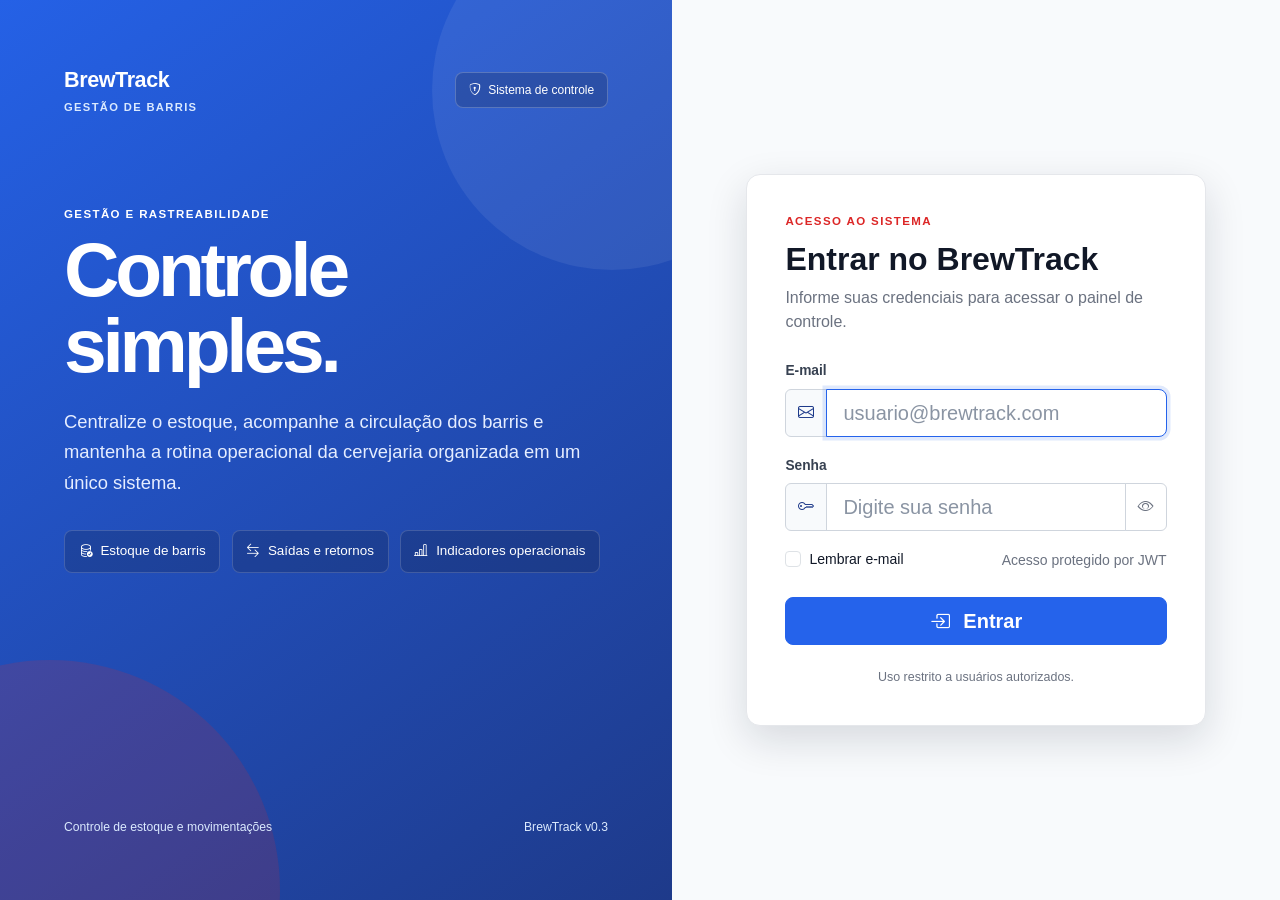
==== commit a2ed293f: "Edição Frontend V3" ====
--- a/frontend/index.html
+++ b/frontend/index.html
@@ -3,7 +3,10 @@
 <head>
     <meta charset="utf-8">
     <meta name="viewport" content="width=device-width, initial-scale=1">
-    <meta name="description" content="Acesso ao sistema BrewTrack para gestão e rastreamento de barris da Herdt Bier.">
+    <meta
+        name="description"
+        content="Acesso ao BrewTrack, sistema para gestão, controle e rastreamento de barris."
+    >
     <title>BrewTrack | Login</title>
 
     <link
@@ -14,7 +17,7 @@
         href="https://cdn.jsdelivr.net/npm/bootstrap-icons@1.11.3/font/bootstrap-icons.min.css"
         rel="stylesheet"
     >
-    <link rel="stylesheet" href="assets/css/style.css?v=0.2.1">
+    <link rel="stylesheet" href="assets/css/style.css?v=0.3.0">
 </head>
 
 <body class="login-body">
@@ -23,72 +26,62 @@
             <div class="login-brand-inner">
                 <div class="login-brand-top">
                     <div class="login-brand-name">
-                        <div class="login-brand-crest" aria-hidden="true">HB</div>
                         <div class="login-brand-wordmark">
-                            <strong>HERDT</strong>
-                            <small>BIER</small>
+                            <strong>BrewTrack</strong>
+                            <small>Gestão de barris</small>
                         </div>
                     </div>
 
                     <span class="login-system-pill">
                         <i class="bi bi-shield-lock me-1"></i>
-                        Sistema interno
+                        Sistema de controle
                     </span>
                 </div>
 
                 <div class="login-brand-content">
-                    <p class="login-eyebrow text-gold">Gestão e rastreamento</p>
+                    <p class="login-eyebrow">Gestão e rastreabilidade</p>
                     <h1 class="login-title">
-                        Brew
-                        <span>Track</span>
+                        Controle simples.
                     </h1>
 
                     <p class="login-brand-description">
-                        Controle de estoque, movimentações e rastreabilidade de barris
-                        em uma interface criada para a rotina da cervejaria.
+                        Centralize o estoque, acompanhe a circulação dos barris e mantenha
+                        a rotina operacional da cervejaria organizada em um único sistema.
                     </p>
 
                     <div class="login-feature-list" aria-label="Principais recursos">
                         <span class="login-feature">
                             <i class="bi bi-database-check"></i>
-                            Estoque centralizado
+                            Estoque de barris
                         </span>
                         <span class="login-feature">
                             <i class="bi bi-arrow-left-right"></i>
-                            Movimentações auditáveis
+                            Saídas e retornos
                         </span>
                         <span class="login-feature">
-                            <i class="bi bi-graph-up-arrow"></i>
-                            Base para análise de dados
+                            <i class="bi bi-bar-chart-line"></i>
+                            Indicadores operacionais
                         </span>
                     </div>
                 </div>
 
-                <figure class="login-keg-visual" aria-hidden="true">
-                    <img src="assets/img/barris-herdt.jpg" alt="">
-                </figure>
-
                 <div class="login-brand-bottom">
-                    <span>A Cerveja da Nossa Terra</span>
-                    <span>BrewTrack v0.2</span>
+                    <span>Controle de estoque e movimentações</span>
+                    <span>BrewTrack v0.3</span>
                 </div>
             </div>
         </section>
 
         <section class="login-form-panel">
             <div class="login-form-wrapper">
-                <div class="login-mobile-brand">
-                    <img
-                        src="assets/img/brewtrack-logo.svg"
-                        alt="BrewTrack — Herdt Bier"
-                        width="245"
-                        height="66"
-                    >
+                <div class="login-mobile-brand" aria-label="BrewTrack">
+                    <strong>BrewTrack</strong>
+                    <span>Gestão de barris</span>
                 </div>
 
                 <div class="login-form-card">
                     <p class="login-eyebrow">Acesso ao sistema</p>
-                    <h2>Bem-vindo ao BrewTrack</h2>
+                    <h2>Entrar no BrewTrack</h2>
                     <p class="login-form-note mb-4">
                         Informe suas credenciais para acessar o painel de controle.
                     </p>
@@ -171,7 +164,7 @@
                     </form>
 
                     <p class="login-footer-text">
-                        Uso restrito aos usuários autorizados da Cervejaria Herdt Bier.
+                        Uso restrito a usuários autorizados.
                     </p>
                 </div>
             </div>
--- a/frontend/assets/css/style.css
+++ b/frontend/assets/css/style.css
@@ -1,24 +1,24 @@
 :root {
-    --brewtrack-burgundy: #680027;
-    --brewtrack-burgundy-dark: #3d0017;
-    --brewtrack-burgundy-soft: #86113d;
-    --brewtrack-gold: #c7ad72;
-    --brewtrack-gold-dark: #a98a49;
-    --brewtrack-cream: #f6f1e8;
-    --brewtrack-paper: #fffdf9;
+    --brewtrack-primary: #2563eb;
+    --brewtrack-primary-dark: #1e3a8a;
+    --brewtrack-primary-soft: #dbeafe;
+    --brewtrack-accent: #dc2626;
+    --brewtrack-accent-dark: #991b1b;
+    --brewtrack-black: #111827;
+    --brewtrack-black-soft: #1f2937;
+    --brewtrack-bg: #f4f6f8;
     --brewtrack-surface: #ffffff;
-    --brewtrack-sidebar: #2b0714;
-    --brewtrack-text: #251d20;
-    --brewtrack-muted: #766b6f;
-    --brewtrack-border: #e7ded7;
-    --brewtrack-success: #227a4d;
-    --brewtrack-warning: #b46b16;
-    --brewtrack-danger: #b12d42;
-    --brewtrack-info: #41687a;
-    --sidebar-width: 272px;
-    --header-height: 76px;
-    --shadow-sm: 0 10px 30px rgba(61, 0, 23, 0.08);
-    --shadow-md: 0 24px 60px rgba(61, 0, 23, 0.14);
+    --brewtrack-text: #111827;
+    --brewtrack-muted: #6b7280;
+    --brewtrack-border: #e5e7eb;
+    --brewtrack-success: #15803d;
+    --brewtrack-warning: #b45309;
+    --brewtrack-danger: #b91c1c;
+    --brewtrack-info: #0369a1;
+    --sidebar-width: 260px;
+    --header-height: 72px;
+    --shadow-sm: 0 4px 16px rgba(17, 24, 39, 0.07);
+    --shadow-md: 0 14px 40px rgba(17, 24, 39, 0.14);
 }
 
 * {
@@ -33,7 +33,7 @@
     min-width: 320px;
     margin: 0;
     color: var(--brewtrack-text);
-    background: var(--brewtrack-cream);
+    background: var(--brewtrack-bg);
     font-family: Inter, "Segoe UI", Roboto, Arial, sans-serif;
 }
 
@@ -52,75 +52,21 @@
     display: none !important;
 }
 
-.text-burgundy {
-    color: var(--brewtrack-burgundy) !important;
-}
-
-.text-gold {
-    color: var(--brewtrack-gold-dark) !important;
-}
-
-.bg-burgundy {
-    background-color: var(--brewtrack-burgundy) !important;
+.text-primary-brewtrack {
+    color: var(--brewtrack-primary-dark) !important;
+}
+
+.text-accent-brewtrack {
+    color: var(--brewtrack-accent) !important;
 }
 
 .section-kicker,
 .login-eyebrow {
-    margin: 0 0 0.65rem;
-    color: var(--brewtrack-gold-dark);
-    font-size: 0.75rem;
+    margin: 0 0 0.6rem;
+    color: var(--brewtrack-accent);
+    font-size: 0.72rem;
     font-weight: 800;
-    letter-spacing: 0.16em;
-    text-transform: uppercase;
-}
-
-.brand-lockup {
-    display: inline-flex;
-    align-items: center;
-    gap: 0.8rem;
-    color: inherit;
-    text-decoration: none;
-}
-
-.brand-lockup img {
-    width: 210px;
-    height: auto;
-}
-
-.brand-lockup-light img {
-    filter: brightness(0) invert(1);
-}
-
-.brand-mini {
-    display: flex;
-    align-items: center;
-    gap: 0.75rem;
-}
-
-.brand-mini-mark {
-    display: grid;
-    width: 46px;
-    height: 46px;
-    color: var(--brewtrack-burgundy-dark);
-    background: linear-gradient(145deg, #dcc68f, var(--brewtrack-gold));
-    border: 1px solid rgba(255, 255, 255, 0.35);
-    border-radius: 14px;
-    font-weight: 900;
-    place-items: center;
-    box-shadow: 0 12px 26px rgba(0, 0, 0, 0.25);
-}
-
-.brand-mini-title {
-    color: #ffffff;
-    font-size: 1.05rem;
-    font-weight: 900;
-    letter-spacing: 0.02em;
-}
-
-.brand-mini-subtitle {
-    color: rgba(255, 255, 255, 0.54);
-    font-size: 0.73rem;
-    letter-spacing: 0.08em;
+    letter-spacing: 0.12em;
     text-transform: uppercase;
 }
 
@@ -129,13 +75,13 @@
 .login-body {
     min-height: 100vh;
     overflow-x: hidden;
-    background: var(--brewtrack-paper);
+    background: #ffffff;
 }
 
 .login-shell {
     display: grid;
     min-height: 100vh;
-    grid-template-columns: minmax(0, 1.2fr) minmax(390px, 0.8fr);
+    grid-template-columns: minmax(0, 1.05fr) minmax(380px, 0.95fr);
 }
 
 .login-brand-panel {
@@ -145,20 +91,32 @@
     overflow: hidden;
     color: #ffffff;
     background:
-        radial-gradient(circle at 80% 20%, rgba(199, 173, 114, 0.2), transparent 24%),
-        radial-gradient(circle at 10% 90%, rgba(255, 255, 255, 0.08), transparent 26%),
-        linear-gradient(140deg, var(--brewtrack-burgundy-dark), var(--brewtrack-burgundy) 58%, #7e123c);
+        linear-gradient(145deg, rgba(37, 99, 235, 0.95), rgba(30, 58, 138, 0.98)),
+        var(--brewtrack-primary-dark);
+}
+
+.login-brand-panel::before,
+.login-brand-panel::after {
+    position: absolute;
+    content: "";
+    border-radius: 50%;
+    pointer-events: none;
 }
 
 .login-brand-panel::before {
-    position: absolute;
-    inset: 0;
-    content: "";
-    opacity: 0.16;
-    background-image:
-        linear-gradient(30deg, transparent 12%, rgba(255, 255, 255, 0.09) 12%, rgba(255, 255, 255, 0.09) 13%, transparent 13%),
-        linear-gradient(150deg, transparent 12%, rgba(255, 255, 255, 0.06) 12%, rgba(255, 255, 255, 0.06) 13%, transparent 13%);
-    background-size: 52px 90px;
+    width: 360px;
+    height: 360px;
+    right: -120px;
+    top: -90px;
+    background: rgba(255, 255, 255, 0.07);
+}
+
+.login-brand-panel::after {
+    width: 460px;
+    height: 460px;
+    left: -180px;
+    bottom: -220px;
+    background: rgba(220, 38, 38, 0.16);
 }
 
 .login-brand-inner {
@@ -167,7 +125,7 @@
     display: flex;
     width: 100%;
     flex-direction: column;
-    padding: clamp(2rem, 5vw, 5rem);
+    padding: clamp(2rem, 5vw, 4.5rem);
 }
 
 .login-brand-top,
@@ -181,72 +139,65 @@
 .login-brand-name {
     display: flex;
     align-items: center;
-    gap: 0.8rem;
-}
-
-.login-brand-crest {
-    display: grid;
-    width: 48px;
-    height: 48px;
-    color: var(--brewtrack-burgundy-dark);
-    background: var(--brewtrack-gold);
-    border-radius: 14px;
-    font-weight: 900;
-    place-items: center;
 }
 
 .login-brand-wordmark strong {
     display: block;
-    font-family: "Arial Black", Impact, sans-serif;
-    font-size: 1.25rem;
-    letter-spacing: 0.06em;
+    color: #ffffff;
+    font-size: 1.35rem;
+    font-weight: 900;
+    letter-spacing: -0.02em;
 }
 
 .login-brand-wordmark small {
     display: block;
-    margin-top: -0.05rem;
-    color: var(--brewtrack-gold);
-    font-size: 0.67rem;
-    font-weight: 800;
-    letter-spacing: 0.38em;
+    margin-top: 0.15rem;
+    color: #dbeafe;
+    font-size: 0.7rem;
+    font-weight: 700;
+    letter-spacing: 0.12em;
+    text-transform: uppercase;
 }
 
 .login-system-pill {
-    padding: 0.5rem 0.85rem;
-    color: rgba(255, 255, 255, 0.75);
-    background: rgba(255, 255, 255, 0.08);
-    border: 1px solid rgba(255, 255, 255, 0.12);
-    border-radius: 999px;
+    padding: 0.5rem 0.8rem;
+    color: #ffffff;
+    background: rgba(17, 24, 39, 0.2);
+    border: 1px solid rgba(255, 255, 255, 0.22);
+    border-radius: 8px;
     font-size: 0.75rem;
 }
 
 .login-brand-content {
-    position: relative;
-    z-index: 2;
-    width: min(100%, 640px);
-    padding: clamp(3rem, 7vh, 6rem) 0 4rem;
+    width: min(100%, 650px);
+    padding: clamp(4rem, 10vh, 8rem) 0 4rem;
 }
 
 .login-title {
-    max-width: 650px;
+    max-width: 700px;
     margin: 0;
-    font-family: "Arial Black", Impact, sans-serif;
-    font-size: clamp(3.2rem, 7vw, 6.8rem);
-    line-height: 0.88;
-    letter-spacing: -0.06em;
-    text-transform: uppercase;
+    color: #ffffff;
+    font-size: clamp(2.8rem, 6vw, 5.5rem);
+    font-weight: 900;
+    line-height: 0.98;
+    letter-spacing: -0.055em;
 }
 
 .login-title span {
     display: block;
-    color: var(--brewtrack-gold);
+    margin-top: 0.25rem;
+    color: #ffffff;
+}
+
+.login-brand-panel .login-eyebrow {
+    color: #ffffff;
 }
 
 .login-brand-description {
     max-width: 560px;
-    margin: 1.6rem 0 0;
-    color: rgba(255, 255, 255, 0.78);
-    font-size: clamp(1rem, 1.8vw, 1.25rem);
+    margin: 1.5rem 0 0;
+    color: #e5edff;
+    font-size: clamp(1rem, 1.6vw, 1.15rem);
     line-height: 1.65;
 }
 
@@ -254,97 +205,78 @@
     display: flex;
     flex-wrap: wrap;
     gap: 0.7rem;
-    margin-top: 2.25rem;
+    margin-top: 2rem;
 }
 
 .login-feature {
     display: inline-flex;
     align-items: center;
-    gap: 0.6rem;
-    padding: 0.68rem 0.9rem;
-    color: rgba(255, 255, 255, 0.86);
-    background: rgba(255, 255, 255, 0.08);
-    border: 1px solid rgba(255, 255, 255, 0.1);
-    border-radius: 12px;
-    font-size: 0.86rem;
-    backdrop-filter: blur(8px);
+    gap: 0.55rem;
+    padding: 0.65rem 0.85rem;
+    color: #ffffff;
+    background: rgba(17, 24, 39, 0.2);
+    border: 1px solid rgba(255, 255, 255, 0.16);
+    border-radius: 8px;
+    font-size: 0.84rem;
 }
 
 .login-feature i {
-    color: var(--brewtrack-gold);
-}
-
-.login-keg-visual {
-    position: absolute;
-    right: -5%;
-    bottom: -8%;
-    width: min(52vw, 720px);
-    margin: 0;
-    pointer-events: none;
-}
-
-.login-keg-visual::before {
-    position: absolute;
-    inset: 16% 12% 8%;
-    z-index: -1;
-    content: "";
-    background: rgba(255, 255, 255, 0.93);
-    border-radius: 50%;
-    filter: blur(1px);
-    box-shadow: 0 28px 80px rgba(0, 0, 0, 0.28);
-}
-
-.login-keg-visual img {
+    color: #ffffff;
+}
+
+.login-brand-bottom {
+    margin-top: auto;
+    color: #dbeafe;
+    font-size: 0.76rem;
+}
+
+.login-form-panel {
+    display: flex;
+    min-height: 100vh;
+    align-items: center;
+    justify-content: center;
+    padding: 2rem;
+    background: #f8fafc;
+}
+
+.login-form-wrapper {
+    width: min(100%, 460px);
+}
+
+.login-mobile-brand {
+    display: none;
+    margin-bottom: 1.5rem;
+    text-align: center;
+}
+
+.login-mobile-brand strong {
     display: block;
-    width: 100%;
-    border-radius: 46%;
-    mix-blend-mode: screen;
-    filter: drop-shadow(0 28px 30px rgba(0, 0, 0, 0.35));
-}
-
-.login-brand-bottom {
-    position: relative;
-    z-index: 2;
-    margin-top: auto;
-    color: rgba(255, 255, 255, 0.62);
-    font-size: 0.8rem;
+    color: var(--brewtrack-black);
+    font-size: 1.5rem;
+    font-weight: 900;
+}
+
+.login-mobile-brand span {
+    display: block;
+    color: var(--brewtrack-muted);
+    font-size: 0.75rem;
     letter-spacing: 0.08em;
     text-transform: uppercase;
 }
 
-.login-form-panel {
-    position: relative;
-    display: flex;
-    min-height: 100vh;
-    align-items: center;
-    justify-content: center;
-    padding: 2rem;
-    background:
-        linear-gradient(rgba(255, 253, 249, 0.96), rgba(255, 253, 249, 0.96)),
-        radial-gradient(circle at 90% 10%, rgba(199, 173, 114, 0.26), transparent 28%);
-}
-
-.login-form-wrapper {
-    width: min(100%, 470px);
-}
-
-.login-mobile-brand {
-    display: none;
-    margin-bottom: 2rem;
-}
-
 .login-form-card {
     padding: clamp(1.5rem, 4vw, 2.4rem);
-    background: rgba(255, 255, 255, 0.9);
-    border: 1px solid rgba(104, 0, 39, 0.08);
-    border-radius: 24px;
+    color: var(--brewtrack-text);
+    background: #ffffff;
+    border: 1px solid var(--brewtrack-border);
+    border-radius: 14px;
     box-shadow: var(--shadow-md);
 }
 
 .login-form-card h2 {
     margin-bottom: 0.45rem;
-    color: var(--brewtrack-burgundy-dark);
-    font-weight: 800;
+    color: var(--brewtrack-black);
+    font-weight: 850;
 }
 
 .login-form-note {
@@ -353,7 +285,7 @@
 
 .form-label {
     margin-bottom: 0.45rem;
-    color: #473b40;
+    color: #374151;
     font-size: 0.86rem;
     font-weight: 700;
 }
@@ -363,61 +295,70 @@
     min-height: 46px;
     color: var(--brewtrack-text);
     background-color: #ffffff;
-    border-color: var(--brewtrack-border);
-    border-radius: 11px;
+    border-color: #cfd5dd;
+    border-radius: 8px;
 }
 
 .form-control:focus,
 .form-select:focus {
-    border-color: var(--brewtrack-gold-dark);
-    box-shadow: 0 0 0 0.23rem rgba(199, 173, 114, 0.2);
+    color: var(--brewtrack-text);
+    background-color: #ffffff;
+    border-color: var(--brewtrack-primary);
+    box-shadow: 0 0 0 0.22rem rgba(37, 99, 235, 0.14);
+}
+
+.form-control::placeholder,
+textarea.form-control::placeholder {
+    color: #8a94a3;
+    opacity: 1;
 }
 
 .input-group-text {
-    color: var(--brewtrack-burgundy);
-    background: #ffffff;
-    border-color: var(--brewtrack-border);
+    color: var(--brewtrack-primary-dark);
+    background: #f8fafc;
+    border-color: #cfd5dd;
 }
 
 .password-toggle {
     color: var(--brewtrack-muted);
     background: #ffffff;
-    border-color: var(--brewtrack-border);
+    border-color: #cfd5dd;
 }
 
 .password-toggle:hover {
-    color: var(--brewtrack-burgundy);
-    background: var(--brewtrack-cream);
+    color: var(--brewtrack-primary);
+    background: #f8fafc;
 }
 
 .btn-brewtrack {
     color: #ffffff;
-    background: linear-gradient(135deg, var(--brewtrack-burgundy), var(--brewtrack-burgundy-soft));
-    border-color: var(--brewtrack-burgundy);
-    border-radius: 11px;
-    font-weight: 800;
-    box-shadow: 0 12px 26px rgba(104, 0, 39, 0.18);
+    background: var(--brewtrack-primary);
+    border-color: var(--brewtrack-primary);
+    border-radius: 8px;
+    font-weight: 750;
+    box-shadow: none;
 }
 
 .btn-brewtrack:hover,
 .btn-brewtrack:focus {
     color: #ffffff;
-    background: linear-gradient(135deg, var(--brewtrack-burgundy-dark), var(--brewtrack-burgundy));
-    border-color: var(--brewtrack-burgundy-dark);
-    transform: translateY(-1px);
+    background: var(--brewtrack-primary-dark);
+    border-color: var(--brewtrack-primary-dark);
 }
 
 .btn-outline-brewtrack {
-    color: var(--brewtrack-burgundy);
-    border-color: rgba(104, 0, 39, 0.35);
-    border-radius: 10px;
+    color: var(--brewtrack-primary-dark);
+    background: #ffffff;
+    border-color: #a9b9d9;
+    border-radius: 8px;
     font-weight: 700;
 }
 
-.btn-outline-brewtrack:hover {
-    color: #ffffff;
-    background: var(--brewtrack-burgundy);
-    border-color: var(--brewtrack-burgundy);
+.btn-outline-brewtrack:hover,
+.btn-outline-brewtrack:focus {
+    color: #ffffff;
+    background: var(--brewtrack-primary);
+    border-color: var(--brewtrack-primary);
 }
 
 .login-footer-text {
@@ -427,11 +368,11 @@
     text-align: center;
 }
 
-/* App shell */
+/* Estrutura principal */
 
 .app-body {
     min-height: 100vh;
-    background: #f7f3ed;
+    background: var(--brewtrack-bg);
 }
 
 .app-shell {
@@ -446,10 +387,8 @@
     width: var(--sidebar-width);
     flex-direction: column;
     color: #ffffff;
-    background:
-        linear-gradient(180deg, rgba(104, 0, 39, 0.18), transparent 28%),
-        var(--brewtrack-sidebar);
-    border-right: 1px solid rgba(255, 255, 255, 0.06);
+    background: var(--brewtrack-black);
+    border-right: 1px solid #273244;
     transition: transform 0.25s ease;
 }
 
@@ -459,13 +398,34 @@
     align-items: center;
     justify-content: space-between;
     gap: 0.8rem;
-    padding: 1rem 1.25rem;
-    border-bottom: 1px solid rgba(255, 255, 255, 0.08);
+    padding: 1rem 1.2rem;
+    border-bottom: 1px solid rgba(255, 255, 255, 0.1);
+}
+
+.brand-mini {
+    display: flex;
+    align-items: center;
+    gap: 0.75rem;
+}
+
+.brand-mini-title {
+    color: #ffffff;
+    font-size: 1.08rem;
+    font-weight: 900;
+    letter-spacing: -0.01em;
+}
+
+.brand-mini-subtitle {
+    margin-top: 0.12rem;
+    color: #aab4c3;
+    font-size: 0.68rem;
+    letter-spacing: 0.1em;
+    text-transform: uppercase;
 }
 
 .sidebar-close {
     display: none;
-    color: rgba(255, 255, 255, 0.72);
+    color: #d1d5db;
     background: transparent;
     border: 0;
     font-size: 1.3rem;
@@ -473,16 +433,16 @@
 
 .app-nav {
     flex: 1;
-    padding: 1rem 0.8rem 1.5rem;
+    padding: 1rem 0.75rem 1.5rem;
     overflow-y: auto;
 }
 
 .app-nav-label {
-    padding: 0.75rem 0.9rem 0.45rem;
-    color: rgba(255, 255, 255, 0.34);
-    font-size: 0.67rem;
+    padding: 0.8rem 0.85rem 0.45rem;
+    color: #7f8a99;
+    font-size: 0.66rem;
     font-weight: 800;
-    letter-spacing: 0.14em;
+    letter-spacing: 0.12em;
     text-transform: uppercase;
 }
 
@@ -490,44 +450,51 @@
     position: relative;
     display: flex;
     align-items: center;
-    gap: 0.8rem;
-    padding: 0.78rem 0.9rem;
+    gap: 0.78rem;
+    padding: 0.75rem 0.85rem;
     margin-bottom: 0.25rem;
-    color: rgba(255, 255, 255, 0.68);
+    color: #c5ccd6;
     text-decoration: none;
-    border-radius: 11px;
-    transition: 0.18s ease;
+    border-radius: 8px;
+    transition: 0.16s ease;
 }
 
 .app-nav-link i {
-    width: 1.35rem;
-    color: var(--brewtrack-gold);
+    width: 1.3rem;
+    color: #93c5fd;
     font-size: 1rem;
     text-align: center;
 }
 
-.app-nav-link:hover,
+.app-nav-link:hover {
+    color: #ffffff;
+    background: #1f2937;
+}
+
 .app-nav-link.active {
     color: #ffffff;
-    background: rgba(255, 255, 255, 0.09);
-    transform: translateX(2px);
+    background: var(--brewtrack-primary);
+}
+
+.app-nav-link.active i {
+    color: #ffffff;
 }
 
 .app-nav-link.active::before {
     position: absolute;
-    top: 22%;
-    bottom: 22%;
-    left: -0.8rem;
-    width: 4px;
+    top: 25%;
+    bottom: 25%;
+    left: -0.75rem;
+    width: 3px;
     content: "";
-    background: var(--brewtrack-gold);
-    border-radius: 0 4px 4px 0;
+    background: var(--brewtrack-accent);
+    border-radius: 0 3px 3px 0;
 }
 
 .sidebar-footer {
-    padding: 1rem 1.25rem 1.3rem;
-    color: rgba(255, 255, 255, 0.44);
-    border-top: 1px solid rgba(255, 255, 255, 0.08);
+    padding: 1rem 1.2rem 1.2rem;
+    color: #8f9baa;
+    border-top: 1px solid rgba(255, 255, 255, 0.1);
     font-size: 0.72rem;
 }
 
@@ -545,10 +512,10 @@
     align-items: center;
     justify-content: space-between;
     gap: 1rem;
-    padding: 0.85rem 1.6rem;
-    background: rgba(255, 255, 255, 0.94);
+    padding: 0.75rem 1.5rem;
+    background: rgba(255, 255, 255, 0.96);
     border-bottom: 1px solid var(--brewtrack-border);
-    backdrop-filter: blur(12px);
+    backdrop-filter: blur(10px);
 }
 
 .header-left,
@@ -562,63 +529,63 @@
     display: none;
     width: 42px;
     height: 42px;
-    color: var(--brewtrack-burgundy);
-    background: var(--brewtrack-cream);
+    color: var(--brewtrack-primary-dark);
+    background: #ffffff;
     border: 1px solid var(--brewtrack-border);
-    border-radius: 11px;
+    border-radius: 8px;
 }
 
 .app-page-title {
     margin: 0;
-    color: var(--brewtrack-burgundy-dark);
-    font-size: 1.08rem;
+    color: var(--brewtrack-black);
+    font-size: 1.05rem;
     font-weight: 850;
 }
 
 .app-page-subtitle {
-    margin: 0.15rem 0 0;
+    margin: 0.12rem 0 0;
     color: var(--brewtrack-muted);
-    font-size: 0.78rem;
+    font-size: 0.76rem;
 }
 
 .user-menu {
     display: flex;
     align-items: center;
-    gap: 0.75rem;
+    gap: 0.7rem;
 }
 
 .user-avatar {
     display: grid;
-    width: 42px;
-    height: 42px;
-    color: #ffffff;
-    background: linear-gradient(145deg, var(--brewtrack-burgundy), var(--brewtrack-burgundy-soft));
-    border-radius: 12px;
-    font-weight: 900;
+    width: 40px;
+    height: 40px;
+    color: #ffffff;
+    background: var(--brewtrack-primary);
+    border-radius: 8px;
+    font-weight: 850;
     place-items: center;
 }
 
 .user-name {
     color: var(--brewtrack-text);
-    font-size: 0.88rem;
+    font-size: 0.86rem;
     font-weight: 800;
 }
 
 .user-badge {
     display: inline-flex;
     align-items: center;
-    padding: 0.2rem 0.55rem;
-    color: var(--brewtrack-burgundy);
-    background: rgba(199, 173, 114, 0.24);
+    padding: 0.18rem 0.48rem;
+    color: var(--brewtrack-primary-dark);
+    background: var(--brewtrack-primary-soft);
     border-radius: 999px;
-    font-size: 0.64rem;
+    font-size: 0.62rem;
     font-weight: 850;
-    letter-spacing: 0.05em;
+    letter-spacing: 0.04em;
     text-transform: uppercase;
 }
 
 .content-wrapper {
-    min-height: calc(100vh - var(--header-height) - 88px);
+    min-height: calc(100vh - var(--header-height) - 82px);
     padding: 1.5rem;
 }
 
@@ -633,7 +600,7 @@
 .page-heading h1,
 .page-heading h2 {
     margin-bottom: 0.3rem;
-    color: var(--brewtrack-burgundy-dark);
+    color: var(--brewtrack-black);
     font-weight: 850;
 }
 
@@ -644,45 +611,49 @@
 
 .hero-panel {
     position: relative;
-    min-height: 230px;
+    min-height: 220px;
     overflow: hidden;
-    padding: clamp(1.4rem, 3vw, 2.4rem);
-    color: #ffffff;
-    background:
-        radial-gradient(circle at 78% 15%, rgba(199, 173, 114, 0.3), transparent 24%),
-        linear-gradient(125deg, var(--brewtrack-burgundy-dark), var(--brewtrack-burgundy) 70%, #81113b);
-    border-radius: 22px;
+    padding: clamp(1.4rem, 3vw, 2.25rem);
+    color: #ffffff;
+    background: linear-gradient(125deg, var(--brewtrack-black), var(--brewtrack-primary-dark) 58%, var(--brewtrack-primary));
+    border-radius: 14px;
     box-shadow: var(--shadow-md);
 }
 
 .hero-panel::before {
     position: absolute;
-    inset: 0;
+    top: 0;
+    right: 0;
+    width: 8px;
+    height: 100%;
     content: "";
-    opacity: 0.12;
-    background-image: linear-gradient(135deg, transparent 45%, #ffffff 46%, transparent 47%);
-    background-size: 34px 34px;
+    background: var(--brewtrack-accent);
+}
+
+.hero-panel .section-kicker,
+.hero-panel .text-accent-brewtrack {
+    color: #ffffff !important;
 }
 
 .hero-content {
     position: relative;
     z-index: 2;
-    max-width: 660px;
+    max-width: 700px;
 }
 
 .hero-panel h2 {
-    max-width: 620px;
+    max-width: 650px;
     margin-bottom: 0.85rem;
-    font-family: "Arial Black", Impact, sans-serif;
-    font-size: clamp(1.8rem, 3.5vw, 3.2rem);
-    line-height: 1;
-    text-transform: uppercase;
+    color: #ffffff;
+    font-size: clamp(1.8rem, 3.3vw, 3rem);
+    font-weight: 900;
+    line-height: 1.05;
 }
 
 .hero-panel p {
-    max-width: 560px;
+    max-width: 590px;
     margin-bottom: 1.35rem;
-    color: rgba(255, 255, 255, 0.74);
+    color: #dbeafe;
 }
 
 .hero-actions {
@@ -692,31 +663,35 @@
 }
 
 .hero-actions .btn-light {
-    color: var(--brewtrack-burgundy);
+    color: var(--brewtrack-primary-dark);
+    background: #ffffff;
+    border-color: #ffffff;
     font-weight: 800;
 }
 
 .hero-actions .btn-outline-light {
-    border-color: rgba(255, 255, 255, 0.35);
+    color: #ffffff;
+    border-color: rgba(255, 255, 255, 0.55);
     font-weight: 750;
 }
 
+.hero-actions .btn-outline-light:hover {
+    color: var(--brewtrack-primary-dark);
+    background: #ffffff;
+}
+
+/* Mantida apenas para compatibilidade; a nova versão não depende de imagem no hero. */
 .hero-kegs {
-    position: absolute;
-    right: -2%;
-    bottom: -32%;
-    width: min(37%, 430px);
-    opacity: 0.86;
-    mix-blend-mode: screen;
-    filter: drop-shadow(0 20px 22px rgba(0, 0, 0, 0.34));
+    display: none;
 }
 
 .surface-card,
 .metric-card {
     height: 100%;
+    color: var(--brewtrack-text);
     background: var(--brewtrack-surface);
-    border: 1px solid rgba(104, 0, 39, 0.06);
-    border-radius: 17px;
+    border: 1px solid var(--brewtrack-border);
+    border-radius: 12px;
     box-shadow: var(--shadow-sm);
 }
 
@@ -725,34 +700,33 @@
     align-items: center;
     justify-content: space-between;
     gap: 1rem;
-    padding: 1rem 1.15rem;
-    background: transparent;
+    padding: 1rem 1.1rem;
+    background: #ffffff;
     border-bottom: 1px solid var(--brewtrack-border);
 }
 
 .surface-card .card-header h2,
 .surface-card .card-header h3 {
     margin: 0;
-    color: var(--brewtrack-burgundy-dark);
+    color: var(--brewtrack-black);
     font-size: 1rem;
     font-weight: 850;
 }
 
 .metric-card {
     position: relative;
+    padding: 1.1rem;
     overflow: hidden;
-    padding: 1.15rem;
-}
-
-.metric-card::after {
+}
+
+.metric-card::before {
     position: absolute;
-    right: -20px;
-    bottom: -28px;
-    width: 88px;
-    height: 88px;
+    top: 0;
+    left: 0;
+    width: 4px;
+    height: 100%;
     content: "";
-    background: rgba(199, 173, 114, 0.1);
-    border-radius: 50%;
+    background: var(--brewtrack-primary);
 }
 
 .metric-top {
@@ -764,26 +738,26 @@
 
 .metric-icon {
     display: grid;
-    width: 44px;
-    height: 44px;
-    color: var(--brewtrack-burgundy);
-    background: rgba(199, 173, 114, 0.2);
-    border-radius: 13px;
-    font-size: 1.1rem;
+    width: 42px;
+    height: 42px;
+    color: var(--brewtrack-primary-dark);
+    background: var(--brewtrack-primary-soft);
+    border-radius: 9px;
+    font-size: 1.05rem;
     place-items: center;
 }
 
 .metric-label {
     margin: 0;
     color: var(--brewtrack-muted);
-    font-size: 0.8rem;
+    font-size: 0.79rem;
     font-weight: 700;
 }
 
 .metric-value {
-    margin: 0.45rem 0 0.15rem;
-    color: var(--brewtrack-burgundy-dark);
-    font-size: 2rem;
+    margin: 0.42rem 0 0.15rem;
+    color: var(--brewtrack-black);
+    font-size: 1.9rem;
     font-weight: 900;
     line-height: 1;
 }
@@ -796,20 +770,20 @@
 .quick-action {
     display: flex;
     align-items: center;
-    gap: 0.9rem;
-    padding: 0.9rem;
+    gap: 0.85rem;
+    padding: 0.85rem;
     color: var(--brewtrack-text);
     text-decoration: none;
+    background: #ffffff;
     border: 1px solid var(--brewtrack-border);
-    border-radius: 13px;
-    transition: 0.18s ease;
+    border-radius: 9px;
+    transition: 0.16s ease;
 }
 
 .quick-action:hover {
-    color: var(--brewtrack-burgundy);
-    background: var(--brewtrack-cream);
-    border-color: rgba(104, 0, 39, 0.18);
-    transform: translateY(-2px);
+    color: var(--brewtrack-primary-dark);
+    background: #f8fafc;
+    border-color: #b9c7e1;
 }
 
 .quick-action-icon {
@@ -818,13 +792,14 @@
     height: 40px;
     flex: 0 0 40px;
     color: #ffffff;
-    background: var(--brewtrack-burgundy);
-    border-radius: 11px;
+    background: var(--brewtrack-primary);
+    border-radius: 8px;
     place-items: center;
 }
 
 .quick-action strong {
     display: block;
+    color: var(--brewtrack-text);
     font-size: 0.88rem;
 }
 
@@ -849,53 +824,56 @@
 }
 
 .progress {
-    height: 9px;
-    background: #eee8e3;
+    height: 8px;
+    background: #e5e7eb;
     border-radius: 999px;
 }
 
 .progress-bar-available {
-    background: var(--brewtrack-success);
+    background: var(--brewtrack-primary);
 }
 
 .progress-bar-client {
-    background: var(--brewtrack-burgundy);
+    background: var(--brewtrack-accent);
 }
 
 .table-responsive {
-    border-radius: 0 0 16px 16px;
+    border-radius: 0 0 12px 12px;
 }
 
 .app-table {
     margin-bottom: 0;
+    color: var(--brewtrack-text);
     vertical-align: middle;
 }
 
 .app-table thead th {
     padding: 0.8rem 1rem;
-    color: var(--brewtrack-muted);
-    background: #fbf8f4;
+    color: #4b5563;
+    background: #f8fafc;
     border-bottom: 1px solid var(--brewtrack-border);
-    font-size: 0.72rem;
+    font-size: 0.71rem;
     font-weight: 850;
-    letter-spacing: 0.05em;
+    letter-spacing: 0.045em;
     text-transform: uppercase;
     white-space: nowrap;
 }
 
 .app-table tbody td {
     padding: 0.85rem 1rem;
-    border-color: #f0eae5;
+    color: var(--brewtrack-text);
+    background: #ffffff;
+    border-color: #edf0f3;
     font-size: 0.84rem;
 }
 
-.app-table tbody tr:hover {
-    background: #fdfaf6;
+.app-table tbody tr:hover td {
+    background: #f8fafc;
 }
 
 .table-empty {
     padding: 2rem !important;
-    color: var(--brewtrack-muted);
+    color: var(--brewtrack-muted) !important;
     text-align: center;
 }
 
@@ -914,26 +892,26 @@
 .status-available,
 .status-active,
 .status-return {
-    color: #17603c;
-    background: rgba(34, 122, 77, 0.13);
+    color: #166534;
+    background: #dcfce7;
 }
 
 .status-client,
 .status-exit {
-    color: var(--brewtrack-burgundy);
-    background: rgba(104, 0, 39, 0.1);
+    color: #991b1b;
+    background: #fee2e2;
 }
 
 .status-inactive {
-    color: #72696c;
-    background: #eee9e6;
+    color: #4b5563;
+    background: #e5e7eb;
 }
 
 .filter-bar {
     display: flex;
     flex-wrap: wrap;
     gap: 0.75rem;
-    padding: 1rem 1.15rem;
+    padding: 1rem 1.1rem;
     background: #ffffff;
     border-bottom: 1px solid var(--brewtrack-border);
 }
@@ -944,25 +922,43 @@
 }
 
 .modal-content {
+    color: var(--brewtrack-text);
+    background: #ffffff;
     border: 0;
-    border-radius: 18px;
+    border-radius: 12px;
     box-shadow: var(--shadow-md);
 }
 
 .modal-header {
     color: #ffffff;
-    background: linear-gradient(135deg, var(--brewtrack-burgundy-dark), var(--brewtrack-burgundy));
+    background: var(--brewtrack-primary-dark);
     border: 0;
-    border-radius: 18px 18px 0 0;
+    border-radius: 12px 12px 0 0;
+}
+
+.modal-header .modal-title,
+.modal-header p,
+.modal-header .text-white-50 {
+    color: #ffffff !important;
 }
 
 .modal-header .btn-close {
-    filter: invert(1) grayscale(1);
+    filter: invert(1) grayscale(1) brightness(2);
+}
+
+.modal-body,
+.modal-footer {
+    color: var(--brewtrack-text);
+    background: #ffffff;
+}
+
+.modal-footer {
+    border-top-color: var(--brewtrack-border);
 }
 
 .form-section-title {
     margin: 0 0 0.85rem;
-    color: var(--brewtrack-burgundy);
+    color: var(--brewtrack-primary-dark);
     font-size: 0.8rem;
     font-weight: 850;
     letter-spacing: 0.08em;
@@ -971,20 +967,22 @@
 
 .info-panel {
     padding: 1rem;
-    color: #51464a;
-    background: #fbf6ed;
-    border: 1px solid #eadcc5;
-    border-radius: 13px;
+    color: #374151;
+    background: #eff6ff;
+    border: 1px solid #bfdbfe;
+    border-left: 4px solid var(--brewtrack-primary);
+    border-radius: 8px;
     font-size: 0.83rem;
 }
 
 .analysis-placeholder {
     position: relative;
     overflow: hidden;
-    padding: 1.5rem;
-    background: linear-gradient(145deg, #ffffff, #fbf7f1);
+    padding: 1.4rem;
+    color: var(--brewtrack-text);
+    background: #ffffff;
     border: 1px solid var(--brewtrack-border);
-    border-radius: 17px;
+    border-radius: 12px;
     box-shadow: var(--shadow-sm);
 }
 
@@ -1000,27 +998,30 @@
 .chart-bar {
     flex: 1;
     min-width: 22px;
-    background: linear-gradient(180deg, var(--brewtrack-gold), var(--brewtrack-burgundy));
-    border-radius: 8px 8px 0 0;
-    opacity: 0.82;
+    background: linear-gradient(180deg, #60a5fa, var(--brewtrack-primary-dark));
+    border-radius: 5px 5px 0 0;
+    opacity: 0.92;
+}
+
+.chart-bar:nth-child(3n) {
+    background: linear-gradient(180deg, #f87171, var(--brewtrack-accent-dark));
 }
 
 .app-footer {
     display: flex;
-    min-height: 88px;
+    min-height: 82px;
     align-items: center;
     justify-content: space-between;
     gap: 1rem;
-    padding: 1.2rem 1.6rem;
-    color: rgba(255, 255, 255, 0.58);
-    background: #17080d;
+    padding: 1.1rem 1.5rem;
+    color: #9ca3af;
+    background: #0b0f17;
     font-size: 0.75rem;
 }
 
 .app-footer strong {
-    color: var(--brewtrack-gold);
-    letter-spacing: 0.08em;
-    text-transform: uppercase;
+    color: #ffffff;
+    letter-spacing: 0.04em;
 }
 
 .sidebar-overlay {
@@ -1028,7 +1029,7 @@
     inset: 0;
     z-index: 1035;
     display: none;
-    background: rgba(24, 4, 11, 0.58);
+    background: rgba(17, 24, 39, 0.58);
     backdrop-filter: blur(3px);
 }
 
@@ -1036,7 +1037,7 @@
     position: relative;
     overflow: hidden;
     color: transparent !important;
-    background: #eee8e3;
+    background: #e5e7eb;
     border-radius: 6px;
 }
 
@@ -1044,7 +1045,7 @@
     position: absolute;
     inset: 0;
     content: "";
-    background: linear-gradient(90deg, transparent, rgba(255, 255, 255, 0.55), transparent);
+    background: linear-gradient(90deg, transparent, rgba(255, 255, 255, 0.65), transparent);
     animation: skeleton 1.2s infinite;
 }
 
@@ -1058,136 +1059,8 @@
     }
 }
 
-@media (max-width: 1199.98px) {
-    :root {
-        --sidebar-width: 246px;
-    }
-
-    .hero-kegs {
-        right: -5%;
-        width: 41%;
-    }
-}
-
-@media (max-width: 991.98px) {
-    .login-shell {
-        grid-template-columns: 1fr;
-    }
-
-    .login-brand-panel {
-        display: none;
-    }
-
-    .login-mobile-brand {
-        display: flex;
-        align-items: center;
-        justify-content: center;
-    }
-
-    .login-form-panel {
-        padding: 1.25rem;
-        background:
-            linear-gradient(rgba(255, 253, 249, 0.92), rgba(255, 253, 249, 0.92)),
-            linear-gradient(145deg, var(--brewtrack-burgundy-dark), var(--brewtrack-burgundy));
-    }
-
-    .app-sidebar {
-        transform: translateX(-100%);
-    }
-
-    .app-sidebar.is-open {
-        transform: translateX(0);
-    }
-
-    .sidebar-close,
-    .sidebar-toggle {
-        display: inline-grid;
-        place-items: center;
-    }
-
-    .sidebar-overlay.is-visible {
-        display: block;
-    }
-
-    .app-content {
-        margin-left: 0;
-    }
-
-    .hero-kegs {
-        right: -12%;
-        width: 48%;
-        opacity: 0.45;
-    }
-}
-
-@media (max-width: 767.98px) {
-    .app-header {
-        padding: 0.75rem 1rem;
-    }
-
-    .user-details {
-        display: none;
-    }
-
-    .content-wrapper {
-        padding: 1rem;
-    }
-
-    .page-heading {
-        align-items: stretch;
-        flex-direction: column;
-    }
-
-    .page-heading .btn {
-        width: 100%;
-    }
-
-    .hero-panel {
-        min-height: 250px;
-    }
-
-    .hero-content {
-        max-width: 84%;
-    }
-
-    .hero-kegs {
-        right: -22%;
-        bottom: -18%;
-        width: 72%;
-        opacity: 0.32;
-    }
-
-    .app-footer {
-        align-items: flex-start;
-        flex-direction: column;
-        padding: 1rem;
-    }
-}
-
-@media (max-width: 575.98px) {
-    .login-form-card {
-        padding: 1.3rem;
-        border-radius: 18px;
-    }
-
-    .app-sidebar {
-        width: min(86vw, 310px);
-    }
-
-    .hero-content {
-        max-width: 100%;
-    }
-
-    .hero-kegs {
-        display: none;
-    }
-
-    .filter-bar > * {
-        width: 100%;
-    }
-}
-
 /* Contraste e legibilidade */
+
 .login-form-panel,
 .login-form-card,
 .app-header,
@@ -1195,30 +1068,125 @@
 .surface-card,
 .metric-card,
 .modal-body,
-.modal-footer {
-    color: var(--brewtrack-text);
-}
-
-.login-form-card,
-.surface-card,
-.metric-card,
-.modal-body,
-.modal-footer {
-    background-color: var(--brewtrack-surface);
-}
-
-.form-control::placeholder,
-textarea.form-control::placeholder {
-    color: #8b8084;
-    opacity: 1;
-}
-
-.btn-light {
-    color: var(--brewtrack-burgundy-dark);
+.modal-footer,
+.analysis-placeholder {
+    color: var(--brewtrack-text);
 }
 
 .app-header .text-secondary,
 .login-form-panel .text-secondary,
-.surface-card .text-secondary {
+.surface-card .text-secondary,
+.analysis-placeholder .text-secondary {
     color: var(--brewtrack-muted) !important;
+}
+
+.btn-light {
+    color: var(--brewtrack-black);
+}
+
+.alert-danger {
+    color: #7f1d1d;
+    background: #fef2f2;
+    border-color: #fecaca;
+}
+
+/* Responsividade */
+
+@media (max-width: 1199.98px) {
+    :root {
+        --sidebar-width: 242px;
+    }
+}
+
+@media (max-width: 991.98px) {
+    .login-shell {
+        grid-template-columns: 1fr;
+    }
+
+    .login-brand-panel {
+        display: none;
+    }
+
+    .login-mobile-brand {
+        display: block;
+    }
+
+    .login-form-panel {
+        padding: 1.25rem;
+        background: #f4f6f8;
+    }
+
+    .app-sidebar {
+        transform: translateX(-100%);
+    }
+
+    .app-sidebar.is-open {
+        transform: translateX(0);
+    }
+
+    .sidebar-close,
+    .sidebar-toggle {
+        display: inline-grid;
+        place-items: center;
+    }
+
+    .sidebar-overlay.is-visible {
+        display: block;
+    }
+
+    .app-content {
+        margin-left: 0;
+    }
+}
+
+@media (max-width: 767.98px) {
+    .app-header {
+        padding: 0.75rem 1rem;
+    }
+
+    .user-details {
+        display: none;
+    }
+
+    .content-wrapper {
+        padding: 1rem;
+    }
+
+    .page-heading {
+        align-items: stretch;
+        flex-direction: column;
+    }
+
+    .page-heading .btn {
+        width: 100%;
+    }
+
+    .hero-panel {
+        min-height: 245px;
+    }
+
+    .app-footer {
+        align-items: flex-start;
+        flex-direction: column;
+        padding: 1rem;
+    }
+}
+
+@media (max-width: 575.98px) {
+    .login-form-card {
+        padding: 1.3rem;
+        border-radius: 12px;
+    }
+
+    .app-sidebar {
+        width: min(86vw, 300px);
+    }
+
+    .filter-bar > * {
+        width: 100%;
+    }
+
+    .header-right .btn {
+        padding-inline: 0.65rem;
+    }
 }
